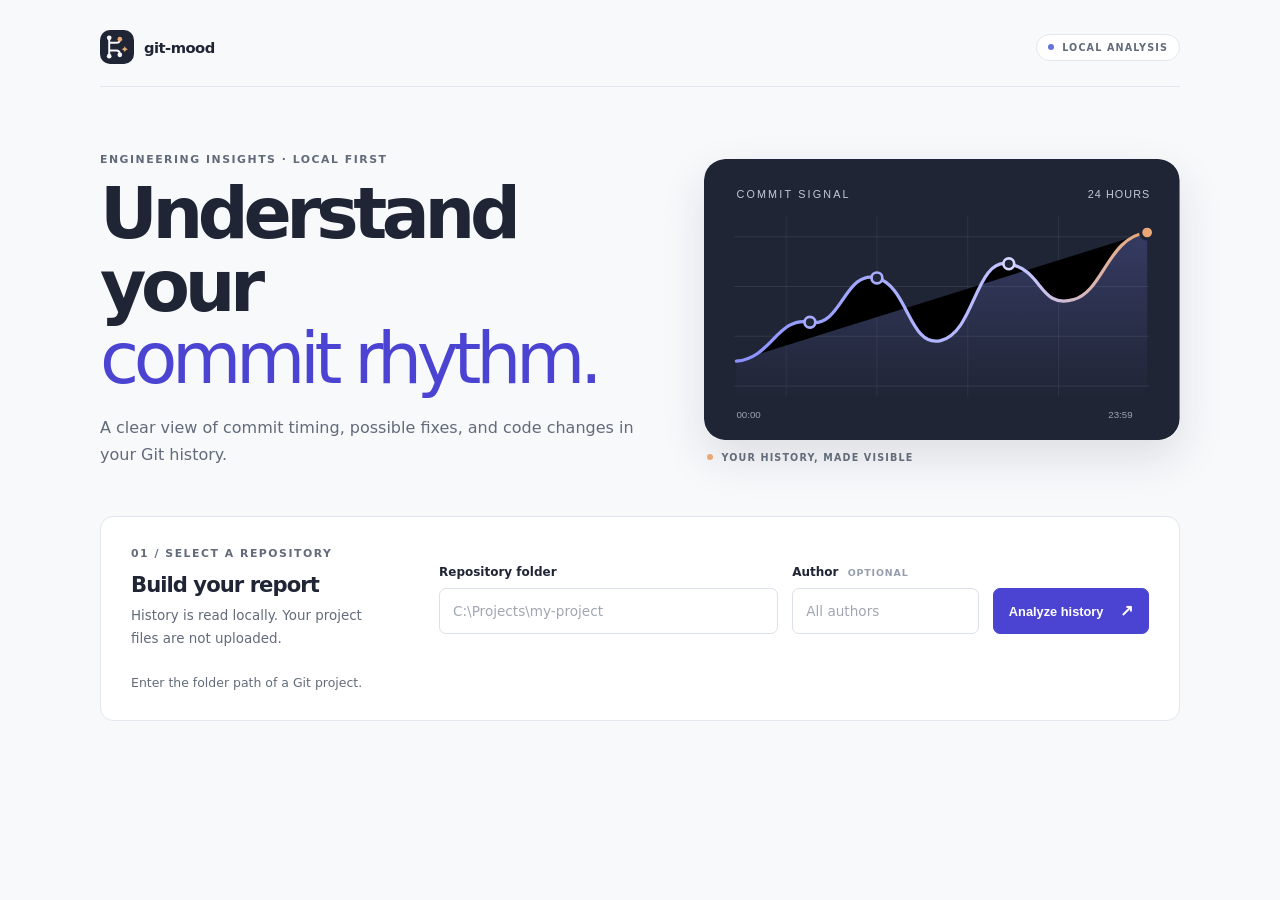
==== website/index.html @ e99b1f1b "created a website" ====
<!doctype html>
<html lang="en">
<head>
  <meta charset="utf-8">
  <meta name="viewport" content="width=device-width, initial-scale=1">
  <title>Git-Mood — Commit Insights</title>
  <meta name="theme-color" content="#4f46e5">
  <link rel="icon" type="image/svg+xml" href="logo.svg?v=2">
  <link rel="stylesheet" href="style.css">
  <script src="app.js" defer></script>
</head>
<body>
  <main class="page">
    <div class="topbar">
      <a class="brand" href="/" aria-label="Git-Mood home">
        <img class="brand-logo" src="logo.svg?v=2" alt="">
        <span>git-mood</span>
      </a>
      <span class="local-badge"><span class="local-dot"></span> LOCAL ANALYSIS</span>
    </div>

    <header class="hero">
      <div class="hero-copy">
        <p class="eyebrow">ENGINEERING INSIGHTS · LOCAL FIRST</p>
        <h1>Understand your<br><span>commit rhythm.</span></h1>
        <p class="intro">A clear view of commit timing, possible fixes, and code changes in your Git history.</p>
      </div>
      <div class="hero-visual" aria-hidden="true">
        <svg viewBox="0 0 440 260" role="presentation">
          <defs>
            <linearGradient id="signal-line" x1="30" y1="0" x2="405" y2="0" gradientUnits="userSpaceOnUse">
              <stop stop-color="#8A91FF"/>
              <stop offset=".72" stop-color="#C3C5FF"/>
              <stop offset="1" stop-color="#E9A875"/>
            </linearGradient>
            <linearGradient id="signal-fill" x1="220" y1="70" x2="220" y2="220" gradientUnits="userSpaceOnUse">
              <stop stop-color="#8187FF" stop-opacity=".22"/>
              <stop offset="1" stop-color="#8187FF" stop-opacity="0"/>
            </linearGradient>
          </defs>
          <rect width="440" height="260" rx="20" fill="#202536"/>
          <path d="M28 72H412M28 118H412M28 164H412M28 210H412" stroke="#FFFFFF" stroke-opacity=".08"/>
          <path d="M76 52V220M160 52V220M244 52V220M328 52V220" stroke="#FFFFFF" stroke-opacity=".06"/>
          <text x="30" y="36" fill="#C5C9D7" font-size="10" font-family="Arial, sans-serif" letter-spacing="2">COMMIT SIGNAL</text>
          <text x="355" y="36" fill="#C5C9D7" font-size="10" font-family="Arial, sans-serif" letter-spacing="1">24 HOURS</text>
          <path d="M30 187C62 185 68 145 98 151C127 157 130 102 160 110C189 118 190 175 219 168C251 160 251 91 282 97C314 103 310 139 342 130C369 123 374 72 410 68V220H30V187Z" fill="url(#signal-fill)"/>
          <path d="M30 187C62 185 68 145 98 151C127 157 130 102 160 110C189 118 190 175 219 168C251 160 251 91 282 97C314 103 310 139 342 130C369 123 374 72 410 68" stroke="url(#signal-line)" stroke-width="3" stroke-linecap="round"/>
          <circle cx="98" cy="151" r="5" fill="#202536" stroke="#A8ACFF" stroke-width="2.5"/>
          <circle cx="160" cy="110" r="5" fill="#202536" stroke="#A8ACFF" stroke-width="2.5"/>
          <circle cx="282" cy="97" r="5" fill="#202536" stroke="#D7D5FF" stroke-width="2.5"/>
          <circle cx="410" cy="68" r="6" fill="#E9A875" stroke="#202536" stroke-width="3"/>
          <text x="30" y="240" fill="#9DA3B4" font-size="9" font-family="Arial, sans-serif">00:00</text>
          <text x="374" y="240" fill="#9DA3B4" font-size="9" font-family="Arial, sans-serif">23:59</text>
        </svg>
        <div class="visual-caption"><span class="visual-caption-dot"></span><span>YOUR HISTORY, MADE VISIBLE</span></div>
      </div>
    </header>

    <section class="panel form-panel" aria-labelledby="analyze-title">
      <div class="form-copy">
        <p class="eyebrow">01 / SELECT A REPOSITORY</p>
        <h2 id="analyze-title">Build your report</h2>
        <p class="help">History is read locally. Your project files are not uploaded.</p>
      </div>
      <form id="analyze-form">
        <div class="field">
          <label for="repo-path">Repository folder</label>
          <input id="repo-path" name="repo" type="text" placeholder="C:\Projects\my-project" required>
        </div>
        <div class="field">
          <label for="author-name">Author <span>OPTIONAL</span></label>
          <input id="author-name" name="author" type="text" placeholder="All authors">
        </div>
        <button id="analyze-button" type="submit">Analyze history <span aria-hidden="true">↗</span></button>
      </form>
      <p id="status" class="status" role="status" aria-live="polite">Enter the folder path of a Git project.</p>
    </section>

    <section id="results" class="results hidden" aria-live="polite">
      <div class="section-heading">
        <div>
          <p class="eyebrow">02 / REPOSITORY REPORT</p>
          <h2>Commit quality overview</h2>
        </div>
        <p id="author-label" class="author-label"></p>
      </div>

      <div class="cards" aria-label="Repository summary">
        <article class="metric-card">
          <span class="metric-label">TOTAL COMMITS</span>
          <strong id="total-commits">0</strong>
          <small>In the selected history</small>
        </article>
        <article class="metric-card">
          <span class="metric-label">BUG-FIX RATIO</span>
          <strong id="bug-ratio">0%</strong>
          <small id="bug-ratio-detail">Possible fixes by message keywords</small>
        </article>
        <article class="metric-card metric-featured">
          <span class="metric-label">PEAK PRODUCTIVITY</span>
          <strong id="peak-hour">—</strong>
          <small>Hour with the most commits</small>
        </article>
        <article class="metric-card metric-risk">
          <span class="metric-label">FIXES AFTER MIDNIGHT</span>
          <strong id="after-midnight-share">—</strong>
          <small id="after-midnight-detail">Share of possible fixes from 12–4:59 AM</small>
        </article>
      </div>

      <section class="insight-panel" aria-labelledby="insight-title">
        <div class="insight-symbol" aria-hidden="true">↗</div>
        <div>
          <p class="eyebrow" id="insight-title">A PATTERN IN YOUR HISTORY</p>
          <p class="insight-copy" id="personal-insight">Analyze a repository to see its commit pattern.</p>
        </div>
      </section>

      <div class="section-kicker"><span>ACTIVITY PATTERNS</span><span>COMMIT COUNT AND POSSIBLE FIXES</span></div>
      <div class="chart-grid">
        <section class="panel chart-panel">
          <div class="chart-heading"><div><p class="eyebrow">TIME OF DAY</p><h3>Commits by hour</h3></div><span class="chart-unit">LOCAL TIME</span></div>
          <div id="hour-chart" class="chart"></div>
        </section>
        <section class="panel chart-panel">
          <div class="chart-heading"><div><p class="eyebrow">WEEKLY RHYTHM</p><h3>Commits by weekday</h3></div><span class="chart-unit">MON–SUN</span></div>
          <div id="day-chart" class="chart"></div>
        </section>
      </div>

      <section class="panel commit-panel">
        <div class="table-heading"><div><p class="eyebrow">LATEST ACTIVITY</p><h3>Commit history</h3></div><span class="table-note">Message patterns are estimates</span></div>
        <div class="table-wrap">
          <table>
            <thead><tr><th>Date and time</th><th>Message</th><th>Lines + / -</th></tr></thead>
            <tbody id="commit-list"></tbody>
          </table>
        </div>
      </section>
      <p class="disclaimer">A “possible fix” is estimated from commit-message keywords. Peak activity uses commit volume as a proxy; these patterns do not prove that a time caused bugs or measure burnout.</p>
    </section>
  </main>
</body>
</html>
---- website/style.css ----
:root {
  color-scheme: light;
  --ink: #202536;
  --muted: #626b7a;
  --paper: #f8f9fb;
  --card: #ffffff;
  --line: #e3e6ed;
  --accent: #4b43d1;
  --accent-dark: #3f38b8;
  --accent-soft: #f1f0ff;
  --risk: #a95335;
  --risk-soft: #fbf1ec;
}

* { box-sizing: border-box; }

body {
  margin: 0;
  color: var(--ink);
  background: var(--paper);
  font-family: Inter, ui-sans-serif, system-ui, -apple-system, BlinkMacSystemFont, "Segoe UI", sans-serif;
  -webkit-font-smoothing: antialiased;
  text-rendering: optimizeLegibility;
}

.page { width: min(1080px, calc(100% - 56px)); margin: 0 auto; padding: 30px 0 88px; }
.topbar { display: flex; align-items: center; justify-content: space-between; padding-bottom: 22px; border-bottom: 1px solid var(--line); }
.brand { display: inline-flex; align-items: center; gap: 10px; color: var(--ink); font-size: .92rem; font-weight: 700; letter-spacing: -.035em; text-decoration: none; }
.brand-logo { display: block; width: 34px; height: 34px; flex: 0 0 auto; }
.local-badge { display: inline-flex; align-items: center; gap: 8px; border: 1px solid var(--line); border-radius: 99px; padding: 7px 11px; color: var(--muted); background: var(--card); font-size: .6rem; font-weight: 700; letter-spacing: .12em; }
.local-dot { width: 6px; height: 6px; border-radius: 50%; background: #6573dc; }
.hero { display: grid; grid-template-columns: minmax(0, 1fr) minmax(340px, .88fr); align-items: center; gap: clamp(32px, 5vw, 64px); padding: clamp(42px, 6vw, 66px) 0 48px; }
.hero-copy { min-width: 0; }
.hero h1 span { color: var(--accent); font-weight: 520; }
.hero-visual { min-width: 0; }
.hero-visual svg { display: block; width: 100%; height: auto; border-radius: 20px; box-shadow: 0 18px 45px rgba(32, 37, 54, .12); }
.visual-caption { display: flex; align-items: center; gap: 8px; margin: 12px 3px 0; color: var(--muted); font-size: .6rem; font-weight: 700; letter-spacing: .12em; }
.visual-caption-dot { width: 6px; height: 6px; border-radius: 50%; background: #e9a875; }
.eyebrow { margin: 0 0 12px; color: var(--muted); font-size: .68rem; font-weight: 700; letter-spacing: .14em; text-transform: uppercase; }
h1, h2, h3 { font-family: inherit; }
h1 { margin: 0; font-size: clamp(3rem, 6vw, 4.45rem); font-weight: 570; letter-spacing: -.075em; line-height: 1.02; }
h2 { margin: 0 0 10px; font-size: 1.32rem; font-weight: 620; letter-spacing: -.045em; }
h3 { margin: 0; font-size: 1.08rem; font-weight: 620; letter-spacing: -.035em; }
.intro { max-width: 540px; margin: 18px 0 0; color: var(--muted); font-size: 1rem; line-height: 1.7; }
.panel { border: 1px solid var(--line); border-radius: 13px; background: var(--card); }
.form-panel { display: grid; grid-template-columns: 260px minmax(0, 1fr); align-items: center; gap: 24px 48px; padding: 30px; }
.form-copy h2 { margin-bottom: 8px; }
.help { max-width: 265px; margin: 0; color: var(--muted); font-size: .84rem; line-height: 1.7; }
form { display: grid; grid-template-columns: minmax(180px, 1fr) minmax(140px, .55fr) auto; align-items: end; gap: 14px; }
.field { display: grid; gap: 9px; }
label { font-size: .75rem; font-weight: 650; }
label span { margin-left: 5px; color: #969dad; font-size: .59rem; font-weight: 650; letter-spacing: .09em; }
input { width: 100%; min-height: 46px; border: 1px solid #dce0e8; border-radius: 7px; padding: 0 13px; color: var(--ink); background: #fff; font: inherit; font-size: .85rem; transition: border-color .18s ease, box-shadow .18s ease; }
input::placeholder { color: #a0a6b2; }
input:focus-visible { outline: 3px solid color-mix(in srgb, var(--accent) 18%, transparent); border-color: var(--accent); }
button { min-height: 46px; border: 1px solid var(--accent); border-radius: 7px; padding: 0 15px; color: white; background: var(--accent); font: 620 .8rem "Segoe UI", Arial, sans-serif; cursor: pointer; white-space: nowrap; transition: background .18s ease, transform .18s ease; }
button:hover { border-color: var(--accent-dark); background: var(--accent-dark); }
button:active { transform: translateY(1px); }
button:focus-visible { outline: 3px solid color-mix(in srgb, var(--accent) 25%, transparent); outline-offset: 2px; }
button:disabled { opacity: .65; cursor: wait; }
button span { margin-left: 13px; font-size: 1rem; }
.status { grid-column: 1 / -1; margin: 0; color: var(--muted); font-size: .78rem; }
.status.error { color: var(--risk); }
.results { margin-top: 58px; }
.hidden { display: none; }
.section-heading { display: flex; align-items: end; justify-content: space-between; margin-bottom: 20px; }
.section-heading h2 { margin: 0; font-size: 1.65rem; }
.author-label { margin: 0 0 3px; border: 1px solid var(--line); border-radius: 99px; padding: 8px 12px; color: var(--muted); background: var(--card); font-size: .74rem; }
.cards { display: grid; grid-template-columns: repeat(4, minmax(0, 1fr)); gap: 14px; margin-bottom: 24px; }
.metric-card { min-height: 154px; display: flex; flex-direction: column; align-items: flex-start; border: 1px solid var(--line); border-radius: 11px; padding: 20px 21px 18px; background: var(--card); }
.metric-label { color: var(--muted); font-size: .66rem; font-weight: 700; letter-spacing: .11em; }
.metric-card strong { margin: 20px 0 10px; font-size: clamp(1.7rem, 3.2vw, 2.15rem); font-weight: 570; letter-spacing: -.07em; line-height: 1; }
.metric-card small { margin-top: auto; color: var(--muted); font-size: .7rem; line-height: 1.55; }
.metric-featured { border-color: #deddf8; background: var(--accent-soft); }
.metric-featured .metric-label { color: var(--accent-dark); }
.metric-risk { border-color: #f0e1d9; background: var(--risk-soft); }
.metric-risk .metric-label { color: var(--risk); }
.insight-panel { display: grid; grid-template-columns: 42px minmax(0, 1fr); align-items: center; gap: 16px; margin-bottom: 38px; border: 1px solid #deddf8; border-left: 3px solid var(--accent); border-radius: 11px; padding: 19px 22px; background: linear-gradient(105deg, #f7f6ff, #fff 72%); }
.insight-symbol { display: grid; width: 38px; height: 38px; place-items: center; border-radius: 10px; color: var(--accent); background: #e9e8ff; font-size: 1.15rem; font-weight: 600; }
.insight-panel .eyebrow { margin-bottom: 6px; color: var(--accent-dark); }
.insight-copy { max-width: 850px; margin: 0; color: var(--ink); font-size: .87rem; line-height: 1.65; }
.section-kicker { display: flex; justify-content: space-between; margin: 0 2px 13px; color: var(--muted); font-size: .64rem; font-weight: 700; letter-spacing: .12em; }
.chart-grid { display: grid; grid-template-columns: 1fr 1fr; gap: 16px; }
.chart-panel { min-width: 0; padding: 25px 26px 27px; }
.chart-heading, .table-heading { display: flex; align-items: center; justify-content: space-between; margin-bottom: 24px; }
.chart-heading .eyebrow, .table-heading .eyebrow { margin-bottom: 7px; }
.chart-unit, .table-note { color: var(--muted); font-size: .63rem; font-weight: 650; letter-spacing: .08em; }
.chart { display: grid; gap: 15px; }
.chart-row { display: grid; grid-template-columns: 54px minmax(40px, 1fr); gap: 6px 12px; align-items: center; }
.chart-label { color: var(--muted); font-size: .73rem; font-weight: 550; }
.bar-track { height: 8px; border-radius: 99px; overflow: hidden; background: #eceef4; }
.bar { height: 100%; min-width: 2px; border-radius: 99px; background: var(--accent); }
.chart-detail { grid-column: 2; color: #8991a0; font-size: .66rem; }
.commit-panel { margin-top: 16px; padding: 25px 26px 10px; }
.table-heading { margin-bottom: 15px; }
.table-wrap { max-height: 480px; overflow: auto; }
table { width: 100%; border-collapse: collapse; text-align: left; }
th, td { padding: 14px 10px; border-bottom: 1px solid #edf0f4; vertical-align: top; }
th { position: sticky; top: 0; color: var(--muted); background: var(--card); font-size: .64rem; font-weight: 700; letter-spacing: .09em; text-transform: uppercase; }
td { color: #303748; font-size: .79rem; }
td:first-child, td:last-child { white-space: nowrap; }
.fix-tag { display: inline-block; margin-left: 8px; border-radius: 4px; padding: 4px 7px; color: var(--risk); background: var(--risk-soft); font-size: .61rem; font-weight: 650; }
.disclaimer { max-width: 880px; margin: 18px auto 0; color: var(--muted); font-size: .74rem; line-height: 1.7; text-align: center; }

@media (max-width: 820px) {
  .page { width: min(100% - 36px, 650px); padding-top: 24px; }
  .hero { grid-template-columns: 1fr; gap: 28px; padding: 42px 0 36px; }
  .hero-visual { width: min(100%, 500px); }
  .form-panel { grid-template-columns: 1fr; gap: 20px; }
  .help { max-width: 420px; }
  form { grid-template-columns: 1fr 1fr; }
  form button { grid-column: 1 / -1; }
  .chart-grid { grid-template-columns: 1fr; gap: 13px; }
}

@media (max-width: 520px) {
  .page { width: calc(100% - 28px); padding-bottom: 56px; }
  .hero { padding: 40px 0 32px; }
  h1 { font-size: 2.8rem; }
  .form-panel { padding: 21px; }
  form { grid-template-columns: 1fr; }
  form button { grid-column: auto; }
  .results { margin-top: 43px; }
  .cards { grid-template-columns: repeat(2, minmax(0, 1fr)); gap: 9px; margin-bottom: 18px; }
  .metric-card { min-height: 138px; padding: 15px; }
  .metric-card strong { margin-top: 17px; font-size: 1.65rem; }
  .insight-panel { grid-template-columns: 34px minmax(0, 1fr); gap: 12px; margin-bottom: 30px; padding: 15px; }
  .insight-symbol { width: 32px; height: 32px; }
  .insight-copy { font-size: .81rem; }
  .section-heading { align-items: flex-start; gap: 12px; }
  .section-heading h2 { font-size: 1.35rem; }
  .section-kicker span:last-child { text-align: right; }
  .chart-panel, .commit-panel { padding: 20px 17px; }
  .chart-heading, .table-heading { gap: 10px; }
  .table-note { max-width: 115px; text-align: right; line-height: 1.5; }
  th, td { padding: 12px 8px; }
}

@media (prefers-reduced-motion: reduce) {
  *, *::before, *::after { scroll-behavior: auto !important; transition-duration: .01ms !important; }
}
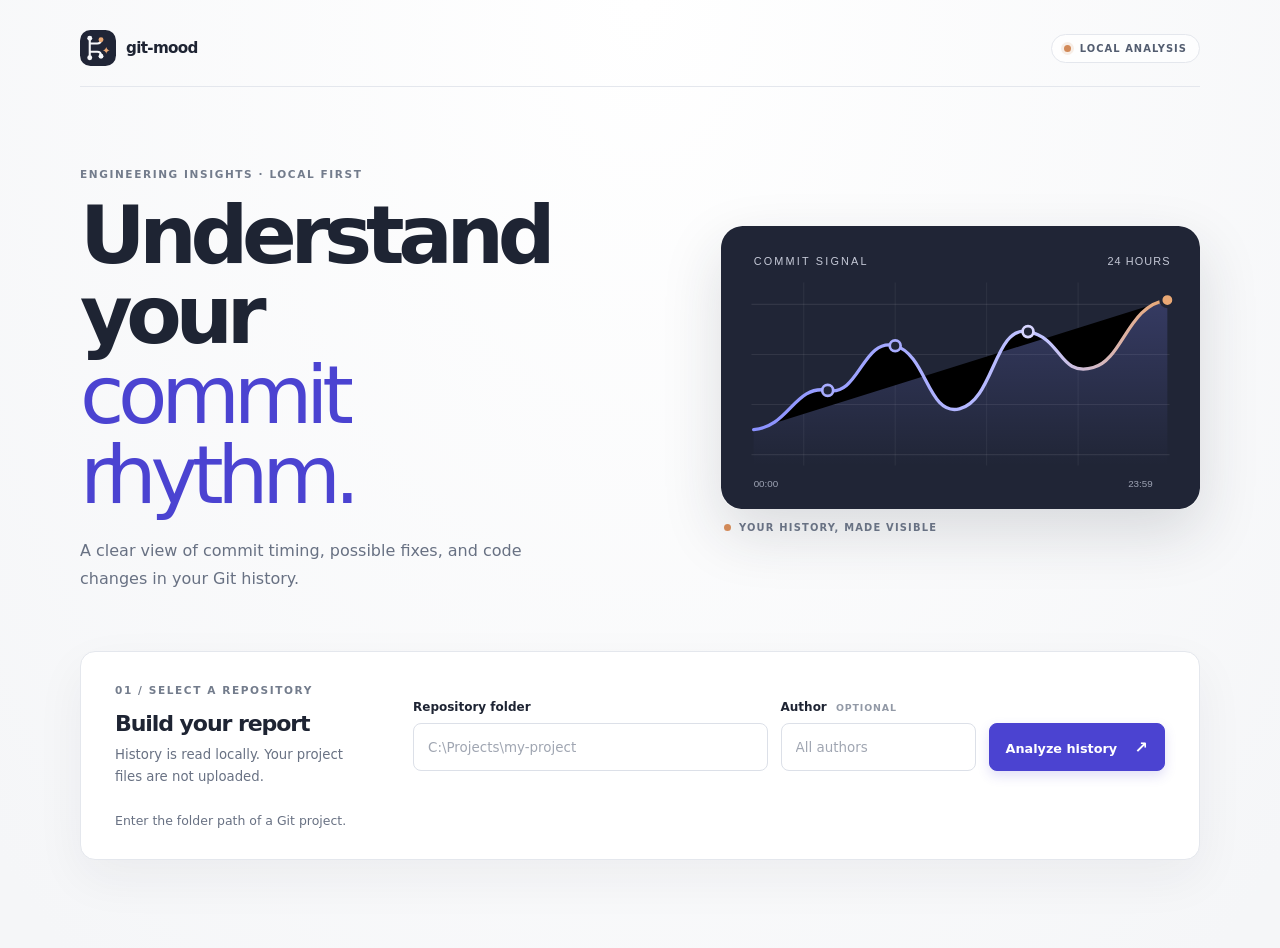
==== commit c9492904: "new changes" ====
--- a/website/index.html
+++ b/website/index.html
@@ -4,7 +4,8 @@
   <meta charset="utf-8">
   <meta name="viewport" content="width=device-width, initial-scale=1">
   <title>Git-Mood — Commit Insights</title>
-  <meta name="theme-color" content="#4f46e5">
+  <meta name="theme-color" content="#4b43d1">
+  <meta name="description" content="Explore commit timing and possible fix patterns in your local Git history with Git-Mood.">
   <link rel="icon" type="image/svg+xml" href="logo.svg?v=2">
   <link rel="stylesheet" href="style.css">
   <script src="app.js" defer></script>
--- a/website/style.css
+++ b/website/style.css
@@ -1,138 +1,152 @@
 :root {
   color-scheme: light;
-  --ink: #202536;
-  --muted: #626b7a;
-  --paper: #f8f9fb;
+  --ink: #1e2433;
+  --muted: #687183;
+  --paper: #f5f6f8;
   --card: #ffffff;
-  --line: #e3e6ed;
+  --line: #e4e7ed;
   --accent: #4b43d1;
-  --accent-dark: #3f38b8;
-  --accent-soft: #f1f0ff;
+  --accent-dark: #3832ad;
+  --accent-soft: #f0efff;
   --risk: #a95335;
   --risk-soft: #fbf1ec;
+  --shadow: 0 18px 50px rgba(31, 39, 59, .055);
 }
 
 * { box-sizing: border-box; }
-
+html { scroll-behavior: smooth; }
 body {
   margin: 0;
   color: var(--ink);
-  background: var(--paper);
+  background: radial-gradient(ellipse at 50% 0, #fff 0, var(--paper) 54rem);
   font-family: Inter, ui-sans-serif, system-ui, -apple-system, BlinkMacSystemFont, "Segoe UI", sans-serif;
   -webkit-font-smoothing: antialiased;
   text-rendering: optimizeLegibility;
 }
-
-.page { width: min(1080px, calc(100% - 56px)); margin: 0 auto; padding: 30px 0 88px; }
-.topbar { display: flex; align-items: center; justify-content: space-between; padding-bottom: 22px; border-bottom: 1px solid var(--line); }
-.brand { display: inline-flex; align-items: center; gap: 10px; color: var(--ink); font-size: .92rem; font-weight: 700; letter-spacing: -.035em; text-decoration: none; }
-.brand-logo { display: block; width: 34px; height: 34px; flex: 0 0 auto; }
-.local-badge { display: inline-flex; align-items: center; gap: 8px; border: 1px solid var(--line); border-radius: 99px; padding: 7px 11px; color: var(--muted); background: var(--card); font-size: .6rem; font-weight: 700; letter-spacing: .12em; }
-.local-dot { width: 6px; height: 6px; border-radius: 50%; background: #6573dc; }
-.hero { display: grid; grid-template-columns: minmax(0, 1fr) minmax(340px, .88fr); align-items: center; gap: clamp(32px, 5vw, 64px); padding: clamp(42px, 6vw, 66px) 0 48px; }
+button, input { font: inherit; }
+.page { width: min(1120px, calc(100% - 64px)); margin: 0 auto; padding: 30px 0 88px; }
+.topbar { display: flex; align-items: center; justify-content: space-between; padding-bottom: 20px; border-bottom: 1px solid var(--line); }
+.brand { display: inline-flex; align-items: center; gap: 10px; color: var(--ink); font-size: .95rem; font-weight: 740; letter-spacing: -.045em; text-decoration: none; }
+.brand-logo { display: block; width: 36px; height: 36px; flex: 0 0 auto; }
+.local-badge { display: inline-flex; align-items: center; gap: 9px; border: 1px solid var(--line); border-radius: 99px; padding: 8px 12px; color: #535d70; background: rgba(255,255,255,.78); font-size: .62rem; font-weight: 720; letter-spacing: .105em; }
+.local-dot { width: 7px; height: 7px; border-radius: 50%; background: #d28a59; box-shadow: 0 0 0 3px #f7eee7; }
+.hero { display: grid; grid-template-columns: minmax(0, 1fr) minmax(350px, .86fr); align-items: center; gap: clamp(42px, 7vw, 84px); padding: clamp(55px, 7vw, 80px) 0 58px; }
 .hero-copy { min-width: 0; }
-.hero h1 span { color: var(--accent); font-weight: 520; }
+.hero h1 span { color: var(--accent); font-weight: 540; }
 .hero-visual { min-width: 0; }
-.hero-visual svg { display: block; width: 100%; height: auto; border-radius: 20px; box-shadow: 0 18px 45px rgba(32, 37, 54, .12); }
-.visual-caption { display: flex; align-items: center; gap: 8px; margin: 12px 3px 0; color: var(--muted); font-size: .6rem; font-weight: 700; letter-spacing: .12em; }
-.visual-caption-dot { width: 6px; height: 6px; border-radius: 50%; background: #e9a875; }
-.eyebrow { margin: 0 0 12px; color: var(--muted); font-size: .68rem; font-weight: 700; letter-spacing: .14em; text-transform: uppercase; }
+.hero-visual svg { display: block; width: 100%; height: auto; border-radius: 20px; box-shadow: 0 24px 60px rgba(32, 37, 54, .15); }
+.visual-caption { display: flex; align-items: center; gap: 8px; margin: 13px 3px 0; color: var(--muted); font-size: .62rem; font-weight: 720; letter-spacing: .12em; }
+.visual-caption-dot { width: 7px; height: 7px; border-radius: 50%; background: #d28a59; }
+.eyebrow { margin: 0 0 13px; color: #737c8c; font-size: .66rem; font-weight: 740; letter-spacing: .15em; line-height: 1.4; text-transform: uppercase; }
 h1, h2, h3 { font-family: inherit; }
-h1 { margin: 0; font-size: clamp(3rem, 6vw, 4.45rem); font-weight: 570; letter-spacing: -.075em; line-height: 1.02; }
-h2 { margin: 0 0 10px; font-size: 1.32rem; font-weight: 620; letter-spacing: -.045em; }
-h3 { margin: 0; font-size: 1.08rem; font-weight: 620; letter-spacing: -.035em; }
-.intro { max-width: 540px; margin: 18px 0 0; color: var(--muted); font-size: 1rem; line-height: 1.7; }
-.panel { border: 1px solid var(--line); border-radius: 13px; background: var(--card); }
-.form-panel { display: grid; grid-template-columns: 260px minmax(0, 1fr); align-items: center; gap: 24px 48px; padding: 30px; }
+h1 { margin: 0; font-size: clamp(3.2rem, 6.5vw, 5.05rem); font-weight: 620; letter-spacing: -.078em; line-height: .99; }
+h2 { margin: 0 0 10px; font-size: 1.38rem; font-weight: 680; letter-spacing: -.05em; }
+h3 { margin: 0; font-size: 1.08rem; font-weight: 680; letter-spacing: -.04em; }
+.intro { max-width: 475px; margin: 22px 0 0; color: var(--muted); font-size: 1rem; line-height: 1.75; }
+.panel { border: 1px solid var(--line); border-radius: 15px; background: var(--card); box-shadow: var(--shadow); }
+.form-panel { display: grid; grid-template-columns: 250px minmax(0, 1fr); align-items: center; gap: 24px 48px; padding: 31px 34px; }
 .form-copy h2 { margin-bottom: 8px; }
-.help { max-width: 265px; margin: 0; color: var(--muted); font-size: .84rem; line-height: 1.7; }
-form { display: grid; grid-template-columns: minmax(180px, 1fr) minmax(140px, .55fr) auto; align-items: end; gap: 14px; }
+.help { max-width: 265px; margin: 0; color: var(--muted); font-size: .83rem; line-height: 1.7; }
+form { display: grid; grid-template-columns: minmax(180px, 1fr) minmax(140px, .55fr) auto; align-items: end; gap: 13px; }
 .field { display: grid; gap: 9px; }
-label { font-size: .75rem; font-weight: 650; }
-label span { margin-left: 5px; color: #969dad; font-size: .59rem; font-weight: 650; letter-spacing: .09em; }
-input { width: 100%; min-height: 46px; border: 1px solid #dce0e8; border-radius: 7px; padding: 0 13px; color: var(--ink); background: #fff; font: inherit; font-size: .85rem; transition: border-color .18s ease, box-shadow .18s ease; }
+label { font-size: .75rem; font-weight: 680; }
+label span { margin-left: 5px; color: #9299a6; font-size: .59rem; font-weight: 680; letter-spacing: .09em; }
+input { width: 100%; min-height: 48px; border: 1px solid #dce0e8; border-radius: 8px; padding: 0 14px; color: var(--ink); background: #fff; font-size: .84rem; transition: border-color .18s ease, box-shadow .18s ease, background .18s ease; }
 input::placeholder { color: #a0a6b2; }
-input:focus-visible { outline: 3px solid color-mix(in srgb, var(--accent) 18%, transparent); border-color: var(--accent); }
-button { min-height: 46px; border: 1px solid var(--accent); border-radius: 7px; padding: 0 15px; color: white; background: var(--accent); font: 620 .8rem "Segoe UI", Arial, sans-serif; cursor: pointer; white-space: nowrap; transition: background .18s ease, transform .18s ease; }
-button:hover { border-color: var(--accent-dark); background: var(--accent-dark); }
-button:active { transform: translateY(1px); }
+input:hover { border-color: #b9bfcc; }
+input:focus-visible { outline: 3px solid color-mix(in srgb, var(--accent) 17%, transparent); border-color: var(--accent); }
+button { min-height: 48px; border: 1px solid var(--accent); border-radius: 8px; padding: 0 16px; color: white; background: var(--accent); font-size: .8rem; font-weight: 680; cursor: pointer; white-space: nowrap; box-shadow: 0 5px 12px rgba(75,67,209,.17); transition: background .18s ease, transform .18s ease, box-shadow .18s ease; }
+button:hover { border-color: var(--accent-dark); background: var(--accent-dark); box-shadow: 0 8px 18px rgba(75,67,209,.23); transform: translateY(-1px); }
+button:active { transform: translateY(0); }
 button:focus-visible { outline: 3px solid color-mix(in srgb, var(--accent) 25%, transparent); outline-offset: 2px; }
 button:disabled { opacity: .65; cursor: wait; }
 button span { margin-left: 13px; font-size: 1rem; }
-.status { grid-column: 1 / -1; margin: 0; color: var(--muted); font-size: .78rem; }
+.status { grid-column: 1 / -1; min-height: 1.25em; margin: 0; color: var(--muted); font-size: .78rem; }
 .status.error { color: var(--risk); }
-.results { margin-top: 58px; }
+.results { margin-top: 68px; }
 .hidden { display: none; }
-.section-heading { display: flex; align-items: end; justify-content: space-between; margin-bottom: 20px; }
-.section-heading h2 { margin: 0; font-size: 1.65rem; }
-.author-label { margin: 0 0 3px; border: 1px solid var(--line); border-radius: 99px; padding: 8px 12px; color: var(--muted); background: var(--card); font-size: .74rem; }
-.cards { display: grid; grid-template-columns: repeat(4, minmax(0, 1fr)); gap: 14px; margin-bottom: 24px; }
-.metric-card { min-height: 154px; display: flex; flex-direction: column; align-items: flex-start; border: 1px solid var(--line); border-radius: 11px; padding: 20px 21px 18px; background: var(--card); }
-.metric-label { color: var(--muted); font-size: .66rem; font-weight: 700; letter-spacing: .11em; }
-.metric-card strong { margin: 20px 0 10px; font-size: clamp(1.7rem, 3.2vw, 2.15rem); font-weight: 570; letter-spacing: -.07em; line-height: 1; }
+.section-heading { display: flex; align-items: end; justify-content: space-between; gap: 16px; margin-bottom: 21px; }
+.section-heading h2 { margin: 0; font-size: 1.75rem; letter-spacing: -.055em; }
+.author-label { margin: 0 0 3px; border: 1px solid var(--line); border-radius: 99px; padding: 8px 12px; color: #535d70; background: var(--card); font-size: .73rem; }
+.cards { display: grid; grid-template-columns: repeat(4, minmax(0, 1fr)); gap: 15px; margin-bottom: 25px; }
+.metric-card { min-height: 162px; display: flex; flex-direction: column; align-items: flex-start; border: 1px solid var(--line); border-radius: 13px; padding: 21px 22px 19px; background: var(--card); box-shadow: 0 10px 32px rgba(31,39,59,.035); }
+.metric-label { color: #737c8c; font-size: .63rem; font-weight: 740; letter-spacing: .11em; }
+.metric-card strong { margin: 22px 0 10px; font-size: clamp(1.75rem, 3.3vw, 2.35rem); font-weight: 620; letter-spacing: -.075em; line-height: 1; }
 .metric-card small { margin-top: auto; color: var(--muted); font-size: .7rem; line-height: 1.55; }
-.metric-featured { border-color: #deddf8; background: var(--accent-soft); }
+.metric-featured { border-color: #dcdaf8; background: linear-gradient(145deg, #f5f4ff, #fff 88%); }
 .metric-featured .metric-label { color: var(--accent-dark); }
-.metric-risk { border-color: #f0e1d9; background: var(--risk-soft); }
+.metric-risk { border-color: #f0e1d9; background: linear-gradient(145deg, #fcf5f1, #fff 90%); }
 .metric-risk .metric-label { color: var(--risk); }
-.insight-panel { display: grid; grid-template-columns: 42px minmax(0, 1fr); align-items: center; gap: 16px; margin-bottom: 38px; border: 1px solid #deddf8; border-left: 3px solid var(--accent); border-radius: 11px; padding: 19px 22px; background: linear-gradient(105deg, #f7f6ff, #fff 72%); }
-.insight-symbol { display: grid; width: 38px; height: 38px; place-items: center; border-radius: 10px; color: var(--accent); background: #e9e8ff; font-size: 1.15rem; font-weight: 600; }
+.insight-panel { display: grid; grid-template-columns: 42px minmax(0, 1fr); align-items: center; gap: 16px; margin-bottom: 43px; border: 1px solid #deddf8; border-left: 3px solid var(--accent); border-radius: 12px; padding: 20px 23px; background: linear-gradient(105deg, #f7f6ff, #fff 72%); }
+.insight-symbol { display: grid; width: 38px; height: 38px; place-items: center; border-radius: 11px; color: var(--accent); background: #e9e8ff; font-size: 1.15rem; font-weight: 650; }
 .insight-panel .eyebrow { margin-bottom: 6px; color: var(--accent-dark); }
-.insight-copy { max-width: 850px; margin: 0; color: var(--ink); font-size: .87rem; line-height: 1.65; }
-.section-kicker { display: flex; justify-content: space-between; margin: 0 2px 13px; color: var(--muted); font-size: .64rem; font-weight: 700; letter-spacing: .12em; }
+.insight-copy { max-width: 850px; margin: 0; color: var(--ink); font-size: .87rem; line-height: 1.7; }
+.section-kicker { display: flex; justify-content: space-between; gap: 16px; margin: 0 2px 13px; color: #737c8c; font-size: .62rem; font-weight: 740; letter-spacing: .12em; }
 .chart-grid { display: grid; grid-template-columns: 1fr 1fr; gap: 16px; }
-.chart-panel { min-width: 0; padding: 25px 26px 27px; }
-.chart-heading, .table-heading { display: flex; align-items: center; justify-content: space-between; margin-bottom: 24px; }
+.chart-panel { min-width: 0; padding: 26px 27px 28px; }
+.chart-heading, .table-heading { display: flex; align-items: center; justify-content: space-between; gap: 12px; margin-bottom: 25px; }
 .chart-heading .eyebrow, .table-heading .eyebrow { margin-bottom: 7px; }
-.chart-unit, .table-note { color: var(--muted); font-size: .63rem; font-weight: 650; letter-spacing: .08em; }
+.chart-unit, .table-note { color: var(--muted); font-size: .61rem; font-weight: 680; letter-spacing: .08em; }
 .chart { display: grid; gap: 15px; }
 .chart-row { display: grid; grid-template-columns: 54px minmax(40px, 1fr); gap: 6px 12px; align-items: center; }
-.chart-label { color: var(--muted); font-size: .73rem; font-weight: 550; }
+.chart-label { color: #596477; font-size: .72rem; font-weight: 560; }
 .bar-track { height: 8px; border-radius: 99px; overflow: hidden; background: #eceef4; }
-.bar { height: 100%; min-width: 2px; border-radius: 99px; background: var(--accent); }
-.chart-detail { grid-column: 2; color: #8991a0; font-size: .66rem; }
-.commit-panel { margin-top: 16px; padding: 25px 26px 10px; }
+.bar { height: 100%; min-width: 2px; border-radius: 99px; background: linear-gradient(90deg, #5048d7, #918af0); }
+.chart-detail { grid-column: 2; color: #8991a0; font-size: .65rem; }
+.commit-panel { margin-top: 16px; padding: 26px 27px 10px; }
 .table-heading { margin-bottom: 15px; }
 .table-wrap { max-height: 480px; overflow: auto; }
 table { width: 100%; border-collapse: collapse; text-align: left; }
 th, td { padding: 14px 10px; border-bottom: 1px solid #edf0f4; vertical-align: top; }
-th { position: sticky; top: 0; color: var(--muted); background: var(--card); font-size: .64rem; font-weight: 700; letter-spacing: .09em; text-transform: uppercase; }
-td { color: #303748; font-size: .79rem; }
+th { position: sticky; top: 0; color: var(--muted); background: var(--card); font-size: .62rem; font-weight: 740; letter-spacing: .09em; text-transform: uppercase; }
+td { color: #303748; font-size: .78rem; line-height: 1.5; }
 td:first-child, td:last-child { white-space: nowrap; }
-.fix-tag { display: inline-block; margin-left: 8px; border-radius: 4px; padding: 4px 7px; color: var(--risk); background: var(--risk-soft); font-size: .61rem; font-weight: 650; }
-.disclaimer { max-width: 880px; margin: 18px auto 0; color: var(--muted); font-size: .74rem; line-height: 1.7; text-align: center; }
+tbody tr:hover { background: #fafaff; }
+.fix-tag { display: inline-block; margin-left: 8px; border-radius: 5px; padding: 4px 7px; color: var(--risk); background: var(--risk-soft); font-size: .6rem; font-weight: 680; white-space: nowrap; }
+.disclaimer { max-width: 880px; margin: 19px auto 0; color: var(--muted); font-size: .72rem; line-height: 1.75; text-align: center; }
 
-@media (max-width: 820px) {
-  .page { width: min(100% - 36px, 650px); padding-top: 24px; }
-  .hero { grid-template-columns: 1fr; gap: 28px; padding: 42px 0 36px; }
-  .hero-visual { width: min(100%, 500px); }
-  .form-panel { grid-template-columns: 1fr; gap: 20px; }
+@media (max-width: 900px) {
+  .page { width: min(100% - 44px, 760px); padding-top: 26px; }
+  .hero { grid-template-columns: 1fr; gap: 31px; padding: 48px 0 42px; }
+  .hero-visual { width: min(100%, 560px); }
+  .form-panel { grid-template-columns: 1fr; gap: 23px; }
   .help { max-width: 420px; }
-  form { grid-template-columns: 1fr 1fr; }
-  form button { grid-column: 1 / -1; }
-  .chart-grid { grid-template-columns: 1fr; gap: 13px; }
+  form { grid-template-columns: minmax(0, 1fr) minmax(0, .7fr) auto; }
+  .cards { grid-template-columns: repeat(2, minmax(0, 1fr)); }
+  .chart-grid { grid-template-columns: 1fr; gap: 14px; }
 }
 
-@media (max-width: 520px) {
-  .page { width: calc(100% - 28px); padding-bottom: 56px; }
-  .hero { padding: 40px 0 32px; }
-  h1 { font-size: 2.8rem; }
+@media (max-width: 560px) {
+  .page { width: calc(100% - 30px); padding: 19px 0 52px; }
+  .topbar { padding-bottom: 16px; }
+  .brand-logo { width: 33px; height: 33px; }
+  .local-badge { padding: 7px 9px; font-size: .55rem; }
+  .hero { gap: 25px; padding: 42px 0 33px; }
+  h1 { font-size: clamp(2.9rem, 13vw, 3.7rem); }
+  .intro { margin-top: 17px; font-size: .92rem; }
+  .hero-visual svg { border-radius: 15px; }
   .form-panel { padding: 21px; }
   form { grid-template-columns: 1fr; }
   form button { grid-column: auto; }
-  .results { margin-top: 43px; }
-  .cards { grid-template-columns: repeat(2, minmax(0, 1fr)); gap: 9px; margin-bottom: 18px; }
-  .metric-card { min-height: 138px; padding: 15px; }
-  .metric-card strong { margin-top: 17px; font-size: 1.65rem; }
-  .insight-panel { grid-template-columns: 34px minmax(0, 1fr); gap: 12px; margin-bottom: 30px; padding: 15px; }
+  .results { margin-top: 48px; }
+  .section-heading { align-items: flex-start; gap: 12px; }
+  .section-heading h2 { font-size: 1.42rem; }
+  .author-label { max-width: 42%; overflow-wrap: anywhere; text-align: center; }
+  .cards { gap: 10px; margin-bottom: 19px; }
+  .metric-card { min-height: 142px; padding: 16px; }
+  .metric-label { font-size: .57rem; letter-spacing: .08em; }
+  .metric-card strong { margin-top: 18px; font-size: 1.75rem; }
+  .metric-card small { font-size: .66rem; }
+  .insight-panel { grid-template-columns: 34px minmax(0, 1fr); gap: 12px; margin-bottom: 33px; padding: 15px; }
   .insight-symbol { width: 32px; height: 32px; }
   .insight-copy { font-size: .81rem; }
-  .section-heading { align-items: flex-start; gap: 12px; }
-  .section-heading h2 { font-size: 1.35rem; }
+  .section-kicker { font-size: .55rem; letter-spacing: .09em; }
   .section-kicker span:last-child { text-align: right; }
   .chart-panel, .commit-panel { padding: 20px 17px; }
-  .chart-heading, .table-heading { gap: 10px; }
+  .chart-heading, .table-heading { margin-bottom: 20px; }
   .table-note { max-width: 115px; text-align: right; line-height: 1.5; }
+  .table-wrap { margin: 0 -5px; }
+  table { min-width: 470px; }
   th, td { padding: 12px 8px; }
 }
 
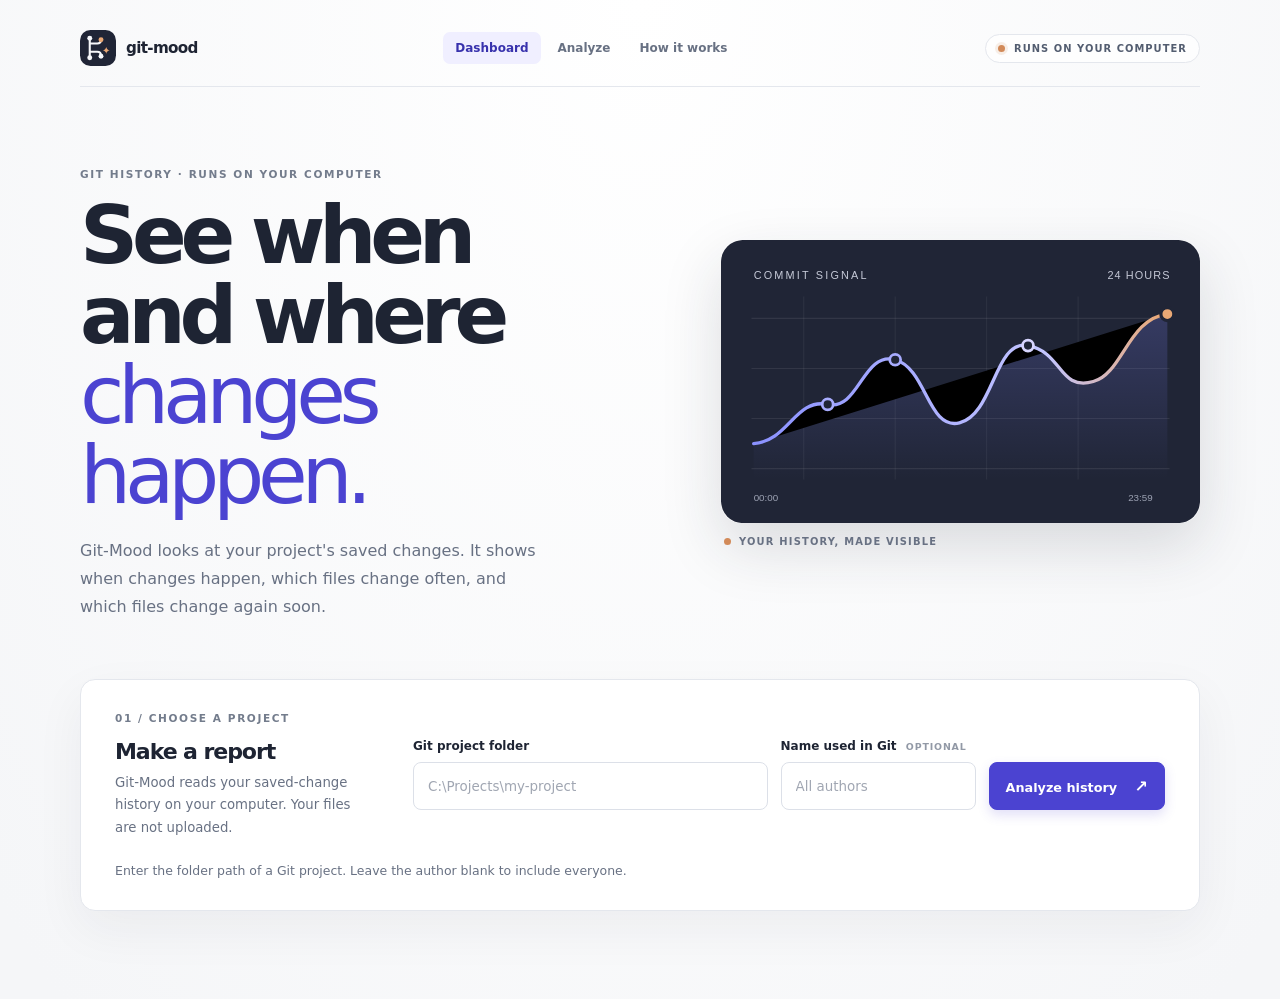
==== commit 8fc1f1a3: "new changes. new files" ====
--- a/website/index.html
+++ b/website/index.html
@@ -13,18 +13,23 @@
 <body>
   <main class="page">
     <div class="topbar">
-      <a class="brand" href="/" aria-label="Git-Mood home">
+      <a class="brand" href="/#overview" aria-label="Git-Mood home">
         <img class="brand-logo" src="logo.svg?v=2" alt="">
         <span>git-mood</span>
       </a>
-      <span class="local-badge"><span class="local-dot"></span> LOCAL ANALYSIS</span>
+      <nav class="main-nav" aria-label="Main navigation">
+        <a class="nav-link active" href="/#overview" aria-current="page">Dashboard</a>
+        <a class="nav-link" href="/#analyze-title">Analyze</a>
+        <a class="nav-link" href="methodology.html">How it works</a>
+      </nav>
+      <span class="local-badge"><span class="local-dot"></span> RUNS ON YOUR COMPUTER</span>
     </div>
 
-    <header class="hero">
+    <header class="hero" id="overview">
       <div class="hero-copy">
-        <p class="eyebrow">ENGINEERING INSIGHTS · LOCAL FIRST</p>
-        <h1>Understand your<br><span>commit rhythm.</span></h1>
-        <p class="intro">A clear view of commit timing, possible fixes, and code changes in your Git history.</p>
+      <p class="eyebrow">GIT HISTORY · RUNS ON YOUR COMPUTER</p>
+      <h1>See when and where<br><span>changes happen.</span></h1>
+      <p class="intro">Git-Mood looks at your project's saved changes. It shows when changes happen, which files change often, and which files change again soon.</p>
       </div>
       <div class="hero-visual" aria-hidden="true">
         <svg viewBox="0 0 440 260" role="presentation">
@@ -59,86 +64,109 @@
 
     <section class="panel form-panel" aria-labelledby="analyze-title">
       <div class="form-copy">
-        <p class="eyebrow">01 / SELECT A REPOSITORY</p>
-        <h2 id="analyze-title">Build your report</h2>
-        <p class="help">History is read locally. Your project files are not uploaded.</p>
+        <p class="eyebrow">01 / CHOOSE A PROJECT</p>
+        <h2 id="analyze-title">Make a report</h2>
+        <p class="help">Git-Mood reads your saved-change history on your computer. Your files are not uploaded.</p>
       </div>
       <form id="analyze-form">
         <div class="field">
-          <label for="repo-path">Repository folder</label>
+          <label for="repo-path">Git project folder</label>
           <input id="repo-path" name="repo" type="text" placeholder="C:\Projects\my-project" required>
         </div>
         <div class="field">
-          <label for="author-name">Author <span>OPTIONAL</span></label>
+          <label for="author-name">Name used in Git <span>OPTIONAL</span></label>
           <input id="author-name" name="author" type="text" placeholder="All authors">
         </div>
         <button id="analyze-button" type="submit">Analyze history <span aria-hidden="true">↗</span></button>
       </form>
-      <p id="status" class="status" role="status" aria-live="polite">Enter the folder path of a Git project.</p>
+      <p id="status" class="status" role="status" aria-live="polite">Enter the folder path of a Git project. Leave the author blank to include everyone.</p>
     </section>
 
     <section id="results" class="results hidden" aria-live="polite">
       <div class="section-heading">
         <div>
           <p class="eyebrow">02 / REPOSITORY REPORT</p>
-          <h2>Commit quality overview</h2>
+          <h2>Your project summary</h2>
         </div>
         <p id="author-label" class="author-label"></p>
       </div>
 
       <div class="cards" aria-label="Repository summary">
         <article class="metric-card">
-          <span class="metric-label">TOTAL COMMITS</span>
+          <span class="metric-label">TOTAL SAVED CHANGES</span>
           <strong id="total-commits">0</strong>
           <small>In the selected history</small>
         </article>
         <article class="metric-card">
-          <span class="metric-label">BUG-FIX RATIO</span>
+          <span class="metric-label">POSSIBLE FIX RATE</span>
           <strong id="bug-ratio">0%</strong>
           <small id="bug-ratio-detail">Possible fixes by message keywords</small>
         </article>
         <article class="metric-card metric-featured">
-          <span class="metric-label">PEAK PRODUCTIVITY</span>
+          <span class="metric-label">MOST ACTIVE HOUR</span>
           <strong id="peak-hour">—</strong>
-          <small>Hour with the most commits</small>
+          <small>Hour with the most saved changes</small>
         </article>
         <article class="metric-card metric-risk">
-          <span class="metric-label">FIXES AFTER MIDNIGHT</span>
+          <span class="metric-label">POSSIBLE FIXES AFTER MIDNIGHT</span>
           <strong id="after-midnight-share">—</strong>
           <small id="after-midnight-detail">Share of possible fixes from 12–4:59 AM</small>
         </article>
       </div>
 
+      <section class="rework-panel" aria-labelledby="rework-title">
+        <div class="rework-stat">
+        <p class="eyebrow">FILES CHANGED AGAIN SOON</p>
+          <strong id="rework-rate">—</strong>
+          <span id="rework-count">Checking changed files</span>
+        </div>
+        <div class="rework-copy">
+          <h3 id="rework-title">The same file changed within a day</h3>
+          <p>This can be part of normal work. It does not prove the first change had a bug.</p>
+        </div>
+      </section>
+
       <section class="insight-panel" aria-labelledby="insight-title">
         <div class="insight-symbol" aria-hidden="true">↗</div>
         <div>
           <p class="eyebrow" id="insight-title">A PATTERN IN YOUR HISTORY</p>
-          <p class="insight-copy" id="personal-insight">Analyze a repository to see its commit pattern.</p>
+          <p class="insight-copy" id="personal-insight">Make a report to see patterns in your saved changes.</p>
         </div>
       </section>
 
-      <div class="section-kicker"><span>ACTIVITY PATTERNS</span><span>COMMIT COUNT AND POSSIBLE FIXES</span></div>
+      <div class="section-kicker"><span>YOUR ACTIVITY</span><span>SAVED CHANGES AND POSSIBLE FIXES</span></div>
       <div class="chart-grid">
         <section class="panel chart-panel">
-          <div class="chart-heading"><div><p class="eyebrow">TIME OF DAY</p><h3>Commits by hour</h3></div><span class="chart-unit">LOCAL TIME</span></div>
+          <div class="chart-heading"><div><p class="eyebrow">TIME OF DAY</p><h3>Saved changes by hour</h3></div><span class="chart-unit">GIT TIME</span></div>
           <div id="hour-chart" class="chart"></div>
         </section>
         <section class="panel chart-panel">
-          <div class="chart-heading"><div><p class="eyebrow">WEEKLY RHYTHM</p><h3>Commits by weekday</h3></div><span class="chart-unit">MON–SUN</span></div>
+          <div class="chart-heading"><div><p class="eyebrow">EACH WEEK</p><h3>Saved changes by day</h3></div><span class="chart-unit">MON–SUN</span></div>
           <div id="day-chart" class="chart"></div>
         </section>
       </div>
 
+      <section class="panel hotspot-panel" aria-labelledby="hotspot-title">
+        <div class="table-heading">
+          <div>
+            <p class="eyebrow">WHERE CHANGES GATHER</p>
+            <h3 id="hotspot-title">Files changed most often</h3>
+          </div>
+          <span class="table-note">TOP 8 FILES</span>
+        </div>
+        <div id="hotspot-list" class="hotspot-list"></div>
+      </section>
+
       <section class="panel commit-panel">
-        <div class="table-heading"><div><p class="eyebrow">LATEST ACTIVITY</p><h3>Commit history</h3></div><span class="table-note">Message patterns are estimates</span></div>
+        <div class="table-heading"><div><p class="eyebrow">LATEST ACTIVITY</p><h3>Saved changes</h3></div><span class="table-note">Possible fixes are guesses</span></div>
         <div class="table-wrap">
           <table>
-            <thead><tr><th>Date and time</th><th>Message</th><th>Lines + / -</th></tr></thead>
+            <thead><tr><th>Date and time</th><th>Message</th><th>Lines added / removed</th></tr></thead>
             <tbody id="commit-list"></tbody>
           </table>
         </div>
       </section>
-      <p class="disclaimer">A “possible fix” is estimated from commit-message keywords. Peak activity uses commit volume as a proxy; these patterns do not prove that a time caused bugs or measure burnout.</p>
+      <p class="disclaimer">Git-Mood guesses that a saved change may be a fix from its message. A file changed again within a day may be normal work. These numbers show patterns; they cannot prove that a time caused a bug or measure burnout.</p>
     </section>
   </main>
 </body>
--- a/website/style.css
+++ b/website/style.css
@@ -28,6 +28,11 @@
 .topbar { display: flex; align-items: center; justify-content: space-between; padding-bottom: 20px; border-bottom: 1px solid var(--line); }
 .brand { display: inline-flex; align-items: center; gap: 10px; color: var(--ink); font-size: .95rem; font-weight: 740; letter-spacing: -.045em; text-decoration: none; }
 .brand-logo { display: block; width: 36px; height: 36px; flex: 0 0 auto; }
+.main-nav { display: flex; align-items: center; gap: 5px; }
+.nav-link { border-radius: 7px; padding: 9px 12px; color: var(--muted); font-size: .75rem; font-weight: 630; text-decoration: none; transition: color .18s ease, background .18s ease; }
+.nav-link:hover, .nav-link:focus-visible { color: var(--accent-dark); background: var(--accent-soft); }
+.nav-link:focus-visible { outline: 2px solid var(--accent); outline-offset: 2px; }
+.nav-link.active { color: var(--accent-dark); background: var(--accent-soft); }
 .local-badge { display: inline-flex; align-items: center; gap: 9px; border: 1px solid var(--line); border-radius: 99px; padding: 8px 12px; color: #535d70; background: rgba(255,255,255,.78); font-size: .62rem; font-weight: 720; letter-spacing: .105em; }
 .local-dot { width: 7px; height: 7px; border-radius: 50%; background: #d28a59; box-shadow: 0 0 0 3px #f7eee7; }
 .hero { display: grid; grid-template-columns: minmax(0, 1fr) minmax(350px, .86fr); align-items: center; gap: clamp(42px, 7vw, 84px); padding: clamp(55px, 7vw, 80px) 0 58px; }
@@ -77,6 +82,14 @@
 .metric-featured .metric-label { color: var(--accent-dark); }
 .metric-risk { border-color: #f0e1d9; background: linear-gradient(145deg, #fcf5f1, #fff 90%); }
 .metric-risk .metric-label { color: var(--risk); }
+.rework-panel { display: grid; grid-template-columns: minmax(180px, .55fr) minmax(0, 1fr); align-items: center; gap: 24px; margin: 0 0 17px; border: 1px solid var(--line); border-radius: 13px; padding: 22px 25px; background: linear-gradient(110deg, #fff, #f7f8fc); box-shadow: var(--shadow); }
+.rework-stat { display: grid; gap: 8px; }
+.rework-stat .eyebrow { margin: 0; color: var(--accent-dark); }
+.rework-stat strong { font-size: 2rem; font-weight: 650; letter-spacing: -.07em; line-height: 1; }
+.rework-stat span { color: var(--muted); font-size: .7rem; line-height: 1.5; }
+.rework-copy { border-left: 1px solid var(--line); padding-left: 25px; }
+.rework-copy h3 { margin-bottom: 7px; }
+.rework-copy p { max-width: 620px; margin: 0; color: var(--muted); font-size: .8rem; line-height: 1.65; }
 .insight-panel { display: grid; grid-template-columns: 42px minmax(0, 1fr); align-items: center; gap: 16px; margin-bottom: 43px; border: 1px solid #deddf8; border-left: 3px solid var(--accent); border-radius: 12px; padding: 20px 23px; background: linear-gradient(105deg, #f7f6ff, #fff 72%); }
 .insight-symbol { display: grid; width: 38px; height: 38px; place-items: center; border-radius: 11px; color: var(--accent); background: #e9e8ff; font-size: 1.15rem; font-weight: 650; }
 .insight-panel .eyebrow { margin-bottom: 6px; color: var(--accent-dark); }
@@ -93,6 +106,30 @@
 .bar-track { height: 8px; border-radius: 99px; overflow: hidden; background: #eceef4; }
 .bar { height: 100%; min-width: 2px; border-radius: 99px; background: linear-gradient(90deg, #5048d7, #918af0); }
 .chart-detail { grid-column: 2; color: #8991a0; font-size: .65rem; }
+.hotspot-panel { margin-top: 16px; padding: 26px 27px 25px; }
+.hotspot-list { display: grid; grid-template-columns: repeat(2, minmax(0, 1fr)); gap: 18px 30px; }
+.hotspot-row { min-width: 0; display: grid; gap: 8px; }
+.hotspot-top { display: flex; align-items: baseline; justify-content: space-between; gap: 12px; }
+.hotspot-name { min-width: 0; overflow-wrap: anywhere; color: #424b5e; font-family: ui-monospace, SFMono-Regular, Consolas, monospace; font-size: .72rem; }
+.hotspot-count { flex: 0 0 auto; color: var(--muted); font-size: .66rem; white-space: nowrap; }
+.hotspot-bar { height: 6px; border-radius: 99px; overflow: hidden; background: #eceef4; }
+.hotspot-bar span { display: block; height: 100%; min-width: 2px; border-radius: inherit; background: linear-gradient(90deg, #5048d7, #918af0); }
+.hotspot-detail { color: #8991a0; font-size: .64rem; }
+.hotspot-empty { grid-column: 1 / -1; margin: 0; color: var(--muted); font-size: .8rem; }
+.method-hero { padding: clamp(54px, 8vw, 90px) 0 42px; }
+.method-hero h1 { max-width: 850px; }
+.method-hero h1 span { color: var(--accent); font-weight: 540; }
+.method-hero .intro { max-width: 660px; }
+.method-grid { display: grid; grid-template-columns: repeat(2, minmax(0, 1fr)); gap: 15px; }
+.method-card { min-height: 190px; border: 1px solid var(--line); border-radius: 14px; padding: 24px; background: var(--card); box-shadow: var(--shadow); }
+.method-card .eyebrow { margin-bottom: 14px; color: var(--accent-dark); }
+.method-card h2 { margin-bottom: 10px; font-size: 1.13rem; }
+.method-card p { margin: 0; color: var(--muted); font-size: .85rem; line-height: 1.75; }
+.method-note { margin-top: 20px; border-left: 3px solid #d28a59; border-radius: 0 12px 12px 0; padding: 20px 22px; background: var(--risk-soft); }
+.method-note h2 { margin-bottom: 8px; font-size: 1.05rem; }
+.method-note p { max-width: 850px; margin: 0; color: #685a55; font-size: .84rem; line-height: 1.75; }
+.method-cta { display: inline-flex; align-items: center; gap: 10px; margin-top: 25px; border-radius: 8px; padding: 12px 16px; color: #fff; background: var(--accent); font-size: .8rem; font-weight: 670; text-decoration: none; }
+.method-cta:hover { background: var(--accent-dark); }
 .commit-panel { margin-top: 16px; padding: 26px 27px 10px; }
 .table-heading { margin-bottom: 15px; }
 .table-wrap { max-height: 480px; overflow: auto; }
@@ -103,6 +140,7 @@
 td:first-child, td:last-child { white-space: nowrap; }
 tbody tr:hover { background: #fafaff; }
 .fix-tag { display: inline-block; margin-left: 8px; border-radius: 5px; padding: 4px 7px; color: var(--risk); background: var(--risk-soft); font-size: .6rem; font-weight: 680; white-space: nowrap; }
+.rework-tag { display: inline-block; margin-left: 8px; border-radius: 5px; padding: 4px 7px; color: var(--accent-dark); background: var(--accent-soft); font-size: .6rem; font-weight: 680; white-space: nowrap; }
 .disclaimer { max-width: 880px; margin: 19px auto 0; color: var(--muted); font-size: .72rem; line-height: 1.75; text-align: center; }
 
 @media (max-width: 900px) {
@@ -121,6 +159,9 @@
   .topbar { padding-bottom: 16px; }
   .brand-logo { width: 33px; height: 33px; }
   .local-badge { padding: 7px 9px; font-size: .55rem; }
+  .main-nav { gap: 1px; }
+  .nav-link { padding: 8px 7px; font-size: .65rem; }
+  .topbar > .local-badge { display: none; }
   .hero { gap: 25px; padding: 42px 0 33px; }
   h1 { font-size: clamp(2.9rem, 13vw, 3.7rem); }
   .intro { margin-top: 17px; font-size: .92rem; }
@@ -138,11 +179,18 @@
   .metric-card strong { margin-top: 18px; font-size: 1.75rem; }
   .metric-card small { font-size: .66rem; }
   .insight-panel { grid-template-columns: 34px minmax(0, 1fr); gap: 12px; margin-bottom: 33px; padding: 15px; }
+  .rework-panel { grid-template-columns: 1fr; gap: 14px; padding: 18px; }
+  .rework-copy { border-left: 0; border-top: 1px solid var(--line); padding: 14px 0 0; }
   .insight-symbol { width: 32px; height: 32px; }
   .insight-copy { font-size: .81rem; }
   .section-kicker { font-size: .55rem; letter-spacing: .09em; }
   .section-kicker span:last-child { text-align: right; }
   .chart-panel, .commit-panel { padding: 20px 17px; }
+  .hotspot-panel { padding: 20px 17px; }
+  .hotspot-list { grid-template-columns: 1fr; gap: 15px; }
+  .method-hero { padding: 42px 0 30px; }
+  .method-grid { grid-template-columns: 1fr; gap: 11px; }
+  .method-card { min-height: 0; padding: 20px; }
   .chart-heading, .table-heading { margin-bottom: 20px; }
   .table-note { max-width: 115px; text-align: right; line-height: 1.5; }
   .table-wrap { margin: 0 -5px; }
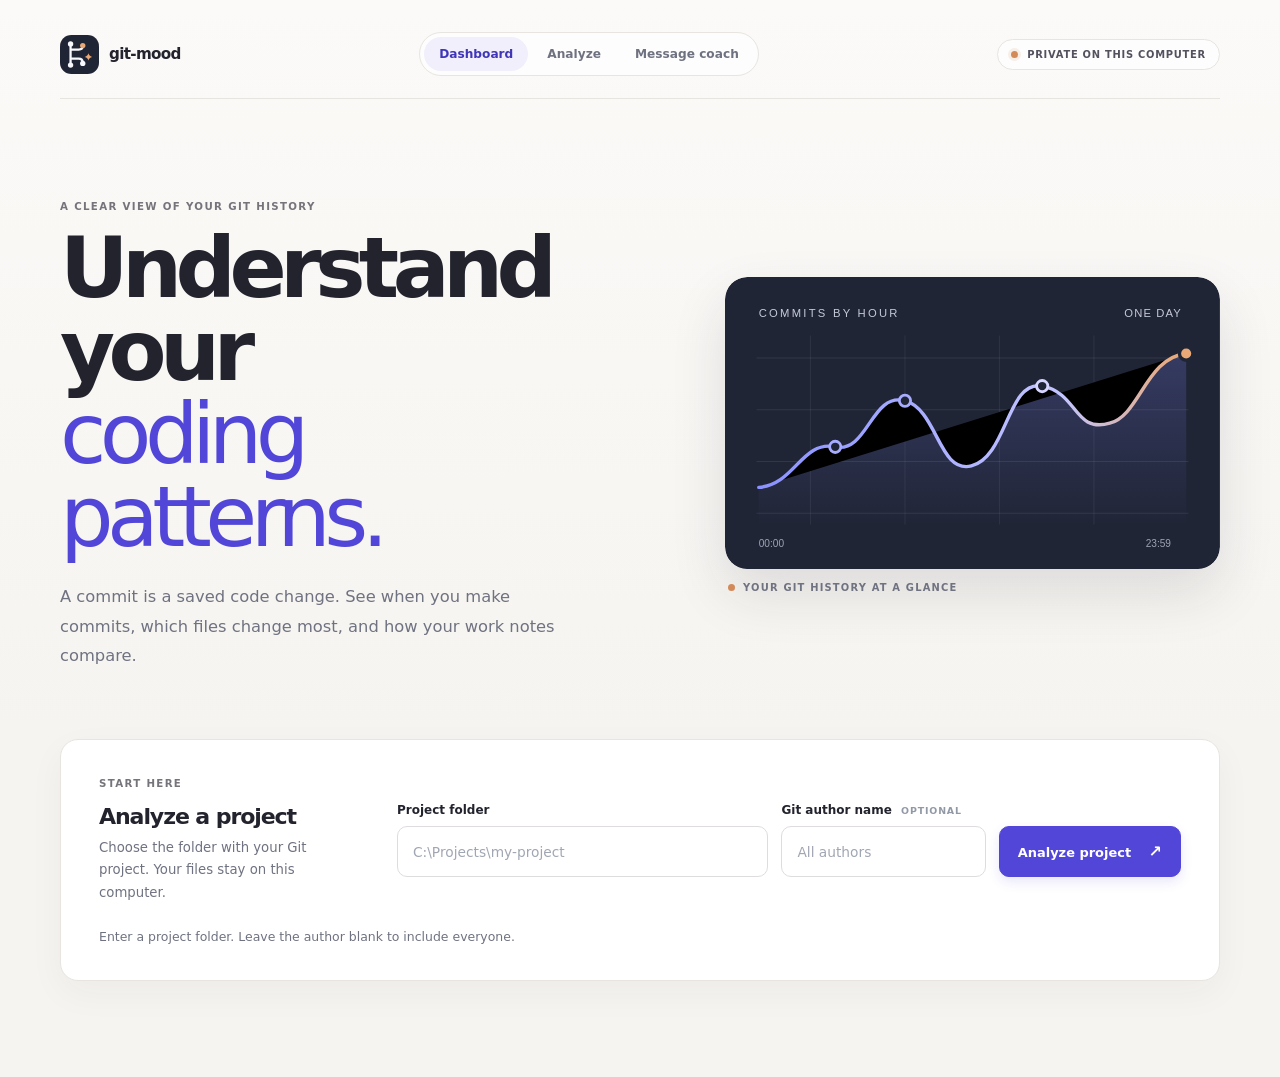
==== commit 1dc33713: "improved the dashboard and created a message coach" ====
--- a/website/index.html
+++ b/website/index.html
@@ -3,9 +3,9 @@
 <head>
   <meta charset="utf-8">
   <meta name="viewport" content="width=device-width, initial-scale=1">
-  <title>Git-Mood — Commit Insights</title>
+  <title>Git-Mood — Your Git Patterns</title>
   <meta name="theme-color" content="#4b43d1">
-  <meta name="description" content="Explore commit timing and possible fix patterns in your local Git history with Git-Mood.">
+  <meta name="description" content="See patterns in your Git commits and work sessions with Git-Mood.">
   <link rel="icon" type="image/svg+xml" href="logo.svg?v=2">
   <link rel="stylesheet" href="style.css">
   <script src="app.js" defer></script>
@@ -13,23 +13,23 @@
 <body>
   <main class="page">
     <div class="topbar">
-      <a class="brand" href="/#overview" aria-label="Git-Mood home">
+      <a class="brand" href="./index.html#overview" aria-label="Git-Mood home">
         <img class="brand-logo" src="logo.svg?v=2" alt="">
         <span>git-mood</span>
       </a>
       <nav class="main-nav" aria-label="Main navigation">
-        <a class="nav-link active" href="/#overview" aria-current="page">Dashboard</a>
-        <a class="nav-link" href="/#analyze-title">Analyze</a>
-        <a class="nav-link" href="methodology.html">How it works</a>
+        <a class="nav-link active" href="./index.html#overview" aria-current="page">Dashboard</a>
+        <a class="nav-link" href="./index.html#analyze">Analyze</a>
+        <a class="nav-link" href="./message-coach.html">Message coach</a>
       </nav>
-      <span class="local-badge"><span class="local-dot"></span> RUNS ON YOUR COMPUTER</span>
+      <span class="local-badge"><span class="local-dot"></span> PRIVATE ON THIS COMPUTER</span>
     </div>
 
     <header class="hero" id="overview">
       <div class="hero-copy">
-      <p class="eyebrow">GIT HISTORY · RUNS ON YOUR COMPUTER</p>
-      <h1>See when and where<br><span>changes happen.</span></h1>
-      <p class="intro">Git-Mood looks at your project's saved changes. It shows when changes happen, which files change often, and which files change again soon.</p>
+      <p class="eyebrow">A CLEAR VIEW OF YOUR GIT HISTORY</p>
+      <h1>Understand your<br><span>coding patterns.</span></h1>
+      <p class="intro">A commit is a saved code change. See when you make commits, which files change most, and how your work notes compare.</p>
       </div>
       <div class="hero-visual" aria-hidden="true">
         <svg viewBox="0 0 440 260" role="presentation">
@@ -47,8 +47,8 @@
           <rect width="440" height="260" rx="20" fill="#202536"/>
           <path d="M28 72H412M28 118H412M28 164H412M28 210H412" stroke="#FFFFFF" stroke-opacity=".08"/>
           <path d="M76 52V220M160 52V220M244 52V220M328 52V220" stroke="#FFFFFF" stroke-opacity=".06"/>
-          <text x="30" y="36" fill="#C5C9D7" font-size="10" font-family="Arial, sans-serif" letter-spacing="2">COMMIT SIGNAL</text>
-          <text x="355" y="36" fill="#C5C9D7" font-size="10" font-family="Arial, sans-serif" letter-spacing="1">24 HOURS</text>
+          <text x="30" y="36" fill="#C5C9D7" font-size="10" font-family="Arial, sans-serif" letter-spacing="2">COMMITS BY HOUR</text>
+          <text x="355" y="36" fill="#C5C9D7" font-size="10" font-family="Arial, sans-serif" letter-spacing="1">ONE DAY</text>
           <path d="M30 187C62 185 68 145 98 151C127 157 130 102 160 110C189 118 190 175 219 168C251 160 251 91 282 97C314 103 310 139 342 130C369 123 374 72 410 68V220H30V187Z" fill="url(#signal-fill)"/>
           <path d="M30 187C62 185 68 145 98 151C127 157 130 102 160 110C189 118 190 175 219 168C251 160 251 91 282 97C314 103 310 139 342 130C369 123 374 72 410 68" stroke="url(#signal-line)" stroke-width="3" stroke-linecap="round"/>
           <circle cx="98" cy="151" r="5" fill="#202536" stroke="#A8ACFF" stroke-width="2.5"/>
@@ -58,90 +58,134 @@
           <text x="30" y="240" fill="#9DA3B4" font-size="9" font-family="Arial, sans-serif">00:00</text>
           <text x="374" y="240" fill="#9DA3B4" font-size="9" font-family="Arial, sans-serif">23:59</text>
         </svg>
-        <div class="visual-caption"><span class="visual-caption-dot"></span><span>YOUR HISTORY, MADE VISIBLE</span></div>
+        <div class="visual-caption"><span class="visual-caption-dot"></span><span>YOUR GIT HISTORY AT A GLANCE</span></div>
       </div>
     </header>
 
-    <section class="panel form-panel" aria-labelledby="analyze-title">
+    <section id="analyze" class="panel form-panel" aria-labelledby="analyze-title">
       <div class="form-copy">
-        <p class="eyebrow">01 / CHOOSE A PROJECT</p>
-        <h2 id="analyze-title">Make a report</h2>
-        <p class="help">Git-Mood reads your saved-change history on your computer. Your files are not uploaded.</p>
+        <p class="eyebrow">START HERE</p>
+        <h2 id="analyze-title">Analyze a project</h2>
+        <p class="help">Choose the folder with your Git project. Your files stay on this computer.</p>
       </div>
       <form id="analyze-form">
         <div class="field">
-          <label for="repo-path">Git project folder</label>
+          <label for="repo-path">Project folder</label>
           <input id="repo-path" name="repo" type="text" placeholder="C:\Projects\my-project" required>
         </div>
         <div class="field">
-          <label for="author-name">Name used in Git <span>OPTIONAL</span></label>
+          <label for="author-name">Git author name <span>OPTIONAL</span></label>
           <input id="author-name" name="author" type="text" placeholder="All authors">
         </div>
-        <button id="analyze-button" type="submit">Analyze history <span aria-hidden="true">↗</span></button>
+        <button id="analyze-button" type="submit">Analyze project <span aria-hidden="true">↗</span></button>
       </form>
-      <p id="status" class="status" role="status" aria-live="polite">Enter the folder path of a Git project. Leave the author blank to include everyone.</p>
+      <p id="status" class="status" role="status" aria-live="polite">Enter a project folder. Leave the author blank to include everyone.</p>
     </section>
 
     <section id="results" class="results hidden" aria-live="polite">
       <div class="section-heading">
         <div>
-          <p class="eyebrow">02 / REPOSITORY REPORT</p>
-          <h2>Your project summary</h2>
+          <p class="eyebrow">YOUR REPORT</p>
+          <h2>Commit summary</h2>
         </div>
         <p id="author-label" class="author-label"></p>
       </div>
 
       <div class="cards" aria-label="Repository summary">
         <article class="metric-card">
-          <span class="metric-label">TOTAL SAVED CHANGES</span>
+          <span class="metric-label">TOTAL COMMITS</span>
           <strong id="total-commits">0</strong>
-          <small>In the selected history</small>
+          <small>In this project</small>
         </article>
         <article class="metric-card">
-          <span class="metric-label">POSSIBLE FIX RATE</span>
+          <span class="metric-label">MAY BE A FIX</span>
           <strong id="bug-ratio">0%</strong>
-          <small id="bug-ratio-detail">Possible fixes by message keywords</small>
+          <small id="bug-ratio-detail">Based on words in commit messages</small>
         </article>
         <article class="metric-card metric-featured">
-          <span class="metric-label">MOST ACTIVE HOUR</span>
+          <span class="metric-label">BUSIEST COMMIT HOUR</span>
           <strong id="peak-hour">—</strong>
-          <small>Hour with the most saved changes</small>
+          <small>When you made the most commits</small>
         </article>
         <article class="metric-card metric-risk">
-          <span class="metric-label">POSSIBLE FIXES AFTER MIDNIGHT</span>
+          <span class="metric-label">POSSIBLE FIXES AT NIGHT</span>
           <strong id="after-midnight-share">—</strong>
-          <small id="after-midnight-detail">Share of possible fixes from 12–4:59 AM</small>
-        </article>
-      </div>
+          <small id="after-midnight-detail">From midnight to 5 AM</small>
+        </article>
+      </div>
+
+      <section class="panel session-panel" aria-labelledby="session-title">
+        <div class="table-heading">
+          <div>
+            <p class="eyebrow">YOUR WORK NOTES</p>
+            <h3 id="session-title">Log a work session</h3>
+          </div>
+          <span class="table-note">SAVED IN YOUR BROWSER</span>
+        </div>
+        <p class="session-intro">Add how long you worked, how hard the task felt, and your mood. Git-Mood compares your notes with commits made during that time.</p>
+        <form id="session-form" class="session-form">
+          <div class="field">
+            <label for="session-start">Start time</label>
+            <input id="session-start" name="start" type="datetime-local" required>
+          </div>
+          <div class="field">
+            <label for="session-duration">Time spent (minutes)</label>
+            <input id="session-duration" name="duration" type="number" min="5" max="720" step="5" placeholder="60" required>
+          </div>
+          <div class="field">
+            <label for="session-difficulty">Task difficulty</label>
+            <select id="session-difficulty" name="difficulty" required>
+              <option value="1">Very easy</option>
+              <option value="2">Easy</option>
+              <option value="3" selected>Medium</option>
+              <option value="4">Hard</option>
+              <option value="5">Very hard</option>
+            </select>
+          </div>
+          <div class="field">
+            <label for="session-mood">Your mood</label>
+            <select id="session-mood" name="mood" required>
+              <option value="energized">Energized</option>
+              <option value="okay" selected>Okay</option>
+              <option value="tired">Tired</option>
+              <option value="stressed">Stressed</option>
+            </select>
+          </div>
+          <button type="submit">Save work note</button>
+        </form>
+        <p id="session-status" class="status" role="status" aria-live="polite"></p>
+        <div id="session-summary" class="session-summary" aria-live="polite"></div>
+        <div id="session-list" class="session-list"></div>
+      </section>
 
       <section class="rework-panel" aria-labelledby="rework-title">
         <div class="rework-stat">
-        <p class="eyebrow">FILES CHANGED AGAIN SOON</p>
+        <p class="eyebrow">SAME FILE CHANGED AGAIN</p>
           <strong id="rework-rate">—</strong>
           <span id="rework-count">Checking changed files</span>
         </div>
         <div class="rework-copy">
-          <h3 id="rework-title">The same file changed within a day</h3>
-          <p>This can be part of normal work. It does not prove the first change had a bug.</p>
+          <h3 id="rework-title">A file changed again within 24 hours</h3>
+          <p>This can be normal work. It does not always mean there was a bug.</p>
         </div>
       </section>
 
       <section class="insight-panel" aria-labelledby="insight-title">
         <div class="insight-symbol" aria-hidden="true">↗</div>
         <div>
-          <p class="eyebrow" id="insight-title">A PATTERN IN YOUR HISTORY</p>
-          <p class="insight-copy" id="personal-insight">Make a report to see patterns in your saved changes.</p>
-        </div>
-      </section>
-
-      <div class="section-kicker"><span>YOUR ACTIVITY</span><span>SAVED CHANGES AND POSSIBLE FIXES</span></div>
+          <p class="eyebrow" id="insight-title">ONE PATTERN</p>
+          <p class="insight-copy" id="personal-insight">Analyze a project to see your patterns.</p>
+        </div>
+      </section>
+
+      <div class="section-kicker"><span>YOUR COMMITS</span><span>WHEN YOU MADE THEM</span></div>
       <div class="chart-grid">
         <section class="panel chart-panel">
-          <div class="chart-heading"><div><p class="eyebrow">TIME OF DAY</p><h3>Saved changes by hour</h3></div><span class="chart-unit">GIT TIME</span></div>
+          <div class="chart-heading"><div><p class="eyebrow">TIME OF DAY</p><h3>Commits by hour</h3></div><span class="chart-unit">YOUR LOCAL TIME</span></div>
           <div id="hour-chart" class="chart"></div>
         </section>
         <section class="panel chart-panel">
-          <div class="chart-heading"><div><p class="eyebrow">EACH WEEK</p><h3>Saved changes by day</h3></div><span class="chart-unit">MON–SUN</span></div>
+          <div class="chart-heading"><div><p class="eyebrow">DAYS OF THE WEEK</p><h3>Commits by day</h3></div><span class="chart-unit">MON–SUN</span></div>
           <div id="day-chart" class="chart"></div>
         </section>
       </div>
@@ -149,24 +193,24 @@
       <section class="panel hotspot-panel" aria-labelledby="hotspot-title">
         <div class="table-heading">
           <div>
-            <p class="eyebrow">WHERE CHANGES GATHER</p>
-            <h3 id="hotspot-title">Files changed most often</h3>
-          </div>
-          <span class="table-note">TOP 8 FILES</span>
+            <p class="eyebrow">FILES YOU WORK ON MOST</p>
+            <h3 id="hotspot-title">Most changed files</h3>
+          </div>
+          <span class="table-note">UP TO 8 FILES</span>
         </div>
         <div id="hotspot-list" class="hotspot-list"></div>
       </section>
 
       <section class="panel commit-panel">
-        <div class="table-heading"><div><p class="eyebrow">LATEST ACTIVITY</p><h3>Saved changes</h3></div><span class="table-note">Possible fixes are guesses</span></div>
+        <div class="table-heading"><div><p class="eyebrow">YOUR HISTORY</p><h3>Recent commits</h3></div><span class="table-note">Fix labels are guesses</span></div>
         <div class="table-wrap">
           <table>
-            <thead><tr><th>Date and time</th><th>Message</th><th>Lines added / removed</th></tr></thead>
+            <thead><tr><th>Date and time</th><th>Commit message</th><th>Lines added / removed</th></tr></thead>
             <tbody id="commit-list"></tbody>
           </table>
         </div>
       </section>
-      <p class="disclaimer">Git-Mood guesses that a saved change may be a fix from its message. A file changed again within a day may be normal work. These numbers show patterns; they cannot prove that a time caused a bug or measure burnout.</p>
+      <p class="disclaimer">Git-Mood guesses possible fixes from commit messages. Commit times may not match your work hours. Your work notes are saved in this browser. These patterns do not prove that mood or work time caused a bug.</p>
     </section>
   </main>
 </body>
--- a/website/style.css
+++ b/website/style.css
@@ -1,16 +1,16 @@
 :root {
   color-scheme: light;
-  --ink: #1e2433;
-  --muted: #687183;
-  --paper: #f5f6f8;
+  --ink: #22232d;
+  --muted: #6f7280;
+  --paper: #f6f4f0;
   --card: #ffffff;
-  --line: #e4e7ed;
-  --accent: #4b43d1;
-  --accent-dark: #3832ad;
-  --accent-soft: #f0efff;
-  --risk: #a95335;
-  --risk-soft: #fbf1ec;
-  --shadow: 0 18px 50px rgba(31, 39, 59, .055);
+  --line: #e8e5e0;
+  --accent: #5146d8;
+  --accent-dark: #4036b8;
+  --accent-soft: #f0effb;
+  --risk: #a65b3d;
+  --risk-soft: #faf1ec;
+  --shadow: 0 12px 36px rgba(39, 36, 54, .045);
 }
 
 * { box-sizing: border-box; }
@@ -18,49 +18,51 @@
 body {
   margin: 0;
   color: var(--ink);
-  background: radial-gradient(ellipse at 50% 0, #fff 0, var(--paper) 54rem);
+  background: linear-gradient(180deg, #fbfaf8 0, var(--paper) 46rem);
   font-family: Inter, ui-sans-serif, system-ui, -apple-system, BlinkMacSystemFont, "Segoe UI", sans-serif;
   -webkit-font-smoothing: antialiased;
   text-rendering: optimizeLegibility;
 }
 button, input { font: inherit; }
-.page { width: min(1120px, calc(100% - 64px)); margin: 0 auto; padding: 30px 0 88px; }
-.topbar { display: flex; align-items: center; justify-content: space-between; padding-bottom: 20px; border-bottom: 1px solid var(--line); }
+.page { width: min(1160px, calc(100% - 64px)); margin: 0 auto; padding: 32px 0 96px; }
+.topbar { display: flex; align-items: center; justify-content: space-between; padding-bottom: 22px; border-bottom: 1px solid var(--line); }
 .brand { display: inline-flex; align-items: center; gap: 10px; color: var(--ink); font-size: .95rem; font-weight: 740; letter-spacing: -.045em; text-decoration: none; }
-.brand-logo { display: block; width: 36px; height: 36px; flex: 0 0 auto; }
-.main-nav { display: flex; align-items: center; gap: 5px; }
-.nav-link { border-radius: 7px; padding: 9px 12px; color: var(--muted); font-size: .75rem; font-weight: 630; text-decoration: none; transition: color .18s ease, background .18s ease; }
+.brand-logo { display: block; width: 39px; height: 39px; flex: 0 0 auto; }
+.main-nav { display: flex; align-items: center; gap: 4px; border: 1px solid var(--line); border-radius: 999px; padding: 4px; background: rgba(255,255,255,.72); }
+.nav-link { border-radius: 999px; padding: 10px 15px; color: var(--muted); font-size: .76rem; font-weight: 630; text-decoration: none; transition: color .18s ease, background .18s ease; }
 .nav-link:hover, .nav-link:focus-visible { color: var(--accent-dark); background: var(--accent-soft); }
 .nav-link:focus-visible { outline: 2px solid var(--accent); outline-offset: 2px; }
 .nav-link.active { color: var(--accent-dark); background: var(--accent-soft); }
-.local-badge { display: inline-flex; align-items: center; gap: 9px; border: 1px solid var(--line); border-radius: 99px; padding: 8px 12px; color: #535d70; background: rgba(255,255,255,.78); font-size: .62rem; font-weight: 720; letter-spacing: .105em; }
+.local-badge { display: inline-flex; align-items: center; gap: 9px; border: 1px solid var(--line); border-radius: 99px; padding: 9px 13px; color: #53515d; background: rgba(255,255,255,.72); font-size: .62rem; font-weight: 720; letter-spacing: .075em; }
 .local-dot { width: 7px; height: 7px; border-radius: 50%; background: #d28a59; box-shadow: 0 0 0 3px #f7eee7; }
-.hero { display: grid; grid-template-columns: minmax(0, 1fr) minmax(350px, .86fr); align-items: center; gap: clamp(42px, 7vw, 84px); padding: clamp(55px, 7vw, 80px) 0 58px; }
+.hero { display: grid; grid-template-columns: minmax(0, 1fr) minmax(350px, .86fr); align-items: center; gap: clamp(48px, 7vw, 92px); padding: clamp(68px, 8vw, 100px) 0 68px; }
 .hero-copy { min-width: 0; }
 .hero h1 span { color: var(--accent); font-weight: 540; }
 .hero-visual { min-width: 0; }
-.hero-visual svg { display: block; width: 100%; height: auto; border-radius: 20px; box-shadow: 0 24px 60px rgba(32, 37, 54, .15); }
+.hero-visual svg { display: block; width: 100%; height: auto; border-radius: 22px; box-shadow: 0 24px 56px rgba(32, 37, 54, .12); }
 .visual-caption { display: flex; align-items: center; gap: 8px; margin: 13px 3px 0; color: var(--muted); font-size: .62rem; font-weight: 720; letter-spacing: .12em; }
 .visual-caption-dot { width: 7px; height: 7px; border-radius: 50%; background: #d28a59; }
-.eyebrow { margin: 0 0 13px; color: #737c8c; font-size: .66rem; font-weight: 740; letter-spacing: .15em; line-height: 1.4; text-transform: uppercase; }
+.eyebrow { margin: 0 0 13px; color: #77737b; font-size: .64rem; font-weight: 740; letter-spacing: .13em; line-height: 1.5; text-transform: uppercase; }
 h1, h2, h3 { font-family: inherit; }
-h1 { margin: 0; font-size: clamp(3.2rem, 6.5vw, 5.05rem); font-weight: 620; letter-spacing: -.078em; line-height: .99; }
+h1 { margin: 0; font-size: clamp(3.4rem, 6.6vw, 5.4rem); font-weight: 620; letter-spacing: -.078em; line-height: .98; }
 h2 { margin: 0 0 10px; font-size: 1.38rem; font-weight: 680; letter-spacing: -.05em; }
 h3 { margin: 0; font-size: 1.08rem; font-weight: 680; letter-spacing: -.04em; }
-.intro { max-width: 475px; margin: 22px 0 0; color: var(--muted); font-size: 1rem; line-height: 1.75; }
-.panel { border: 1px solid var(--line); border-radius: 15px; background: var(--card); box-shadow: var(--shadow); }
-.form-panel { display: grid; grid-template-columns: 250px minmax(0, 1fr); align-items: center; gap: 24px 48px; padding: 31px 34px; }
+.intro { max-width: 500px; margin: 24px 0 0; color: var(--muted); font-size: 1.02rem; line-height: 1.8; }
+.panel { border: 1px solid var(--line); border-radius: 18px; background: var(--card); box-shadow: var(--shadow); }
+.form-panel { display: grid; grid-template-columns: 250px minmax(0, 1fr); align-items: center; gap: 24px 48px; padding: 36px 38px; }
 .form-copy h2 { margin-bottom: 8px; }
 .help { max-width: 265px; margin: 0; color: var(--muted); font-size: .83rem; line-height: 1.7; }
 form { display: grid; grid-template-columns: minmax(180px, 1fr) minmax(140px, .55fr) auto; align-items: end; gap: 13px; }
 .field { display: grid; gap: 9px; }
 label { font-size: .75rem; font-weight: 680; }
 label span { margin-left: 5px; color: #9299a6; font-size: .59rem; font-weight: 680; letter-spacing: .09em; }
-input { width: 100%; min-height: 48px; border: 1px solid #dce0e8; border-radius: 8px; padding: 0 14px; color: var(--ink); background: #fff; font-size: .84rem; transition: border-color .18s ease, box-shadow .18s ease, background .18s ease; }
+input { width: 100%; min-height: 51px; border: 1px solid #dfdce0; border-radius: 10px; padding: 0 15px; color: var(--ink); background: #fff; font-size: .86rem; transition: border-color .18s ease, box-shadow .18s ease, background .18s ease; }
+select { width: 100%; min-height: 51px; border: 1px solid #dfdce0; border-radius: 10px; padding: 0 13px; color: var(--ink); background: #fff; font-size: .86rem; }
 input::placeholder { color: #a0a6b2; }
 input:hover { border-color: #b9bfcc; }
 input:focus-visible { outline: 3px solid color-mix(in srgb, var(--accent) 17%, transparent); border-color: var(--accent); }
-button { min-height: 48px; border: 1px solid var(--accent); border-radius: 8px; padding: 0 16px; color: white; background: var(--accent); font-size: .8rem; font-weight: 680; cursor: pointer; white-space: nowrap; box-shadow: 0 5px 12px rgba(75,67,209,.17); transition: background .18s ease, transform .18s ease, box-shadow .18s ease; }
+select:focus-visible { outline: 3px solid color-mix(in srgb, var(--accent) 17%, transparent); border-color: var(--accent); }
+button { min-height: 51px; border: 1px solid var(--accent); border-radius: 10px; padding: 0 18px; color: white; background: var(--accent); font-size: .81rem; font-weight: 680; cursor: pointer; white-space: nowrap; box-shadow: 0 5px 12px rgba(75,67,209,.13); transition: background .18s ease, transform .18s ease, box-shadow .18s ease; }
 button:hover { border-color: var(--accent-dark); background: var(--accent-dark); box-shadow: 0 8px 18px rgba(75,67,209,.23); transform: translateY(-1px); }
 button:active { transform: translateY(0); }
 button:focus-visible { outline: 3px solid color-mix(in srgb, var(--accent) 25%, transparent); outline-offset: 2px; }
@@ -68,21 +70,21 @@
 button span { margin-left: 13px; font-size: 1rem; }
 .status { grid-column: 1 / -1; min-height: 1.25em; margin: 0; color: var(--muted); font-size: .78rem; }
 .status.error { color: var(--risk); }
-.results { margin-top: 68px; }
+.results { margin-top: 78px; }
 .hidden { display: none; }
 .section-heading { display: flex; align-items: end; justify-content: space-between; gap: 16px; margin-bottom: 21px; }
 .section-heading h2 { margin: 0; font-size: 1.75rem; letter-spacing: -.055em; }
 .author-label { margin: 0 0 3px; border: 1px solid var(--line); border-radius: 99px; padding: 8px 12px; color: #535d70; background: var(--card); font-size: .73rem; }
-.cards { display: grid; grid-template-columns: repeat(4, minmax(0, 1fr)); gap: 15px; margin-bottom: 25px; }
-.metric-card { min-height: 162px; display: flex; flex-direction: column; align-items: flex-start; border: 1px solid var(--line); border-radius: 13px; padding: 21px 22px 19px; background: var(--card); box-shadow: 0 10px 32px rgba(31,39,59,.035); }
-.metric-label { color: #737c8c; font-size: .63rem; font-weight: 740; letter-spacing: .11em; }
+.cards { display: grid; grid-template-columns: repeat(4, minmax(0, 1fr)); gap: 16px; margin-bottom: 27px; }
+.metric-card { min-height: 170px; display: flex; flex-direction: column; align-items: flex-start; border: 1px solid var(--line); border-radius: 16px; padding: 23px 23px 20px; background: var(--card); box-shadow: none; }
+.metric-label { color: #77737b; font-size: .61rem; font-weight: 740; letter-spacing: .095em; line-height: 1.5; }
 .metric-card strong { margin: 22px 0 10px; font-size: clamp(1.75rem, 3.3vw, 2.35rem); font-weight: 620; letter-spacing: -.075em; line-height: 1; }
 .metric-card small { margin-top: auto; color: var(--muted); font-size: .7rem; line-height: 1.55; }
-.metric-featured { border-color: #dcdaf8; background: linear-gradient(145deg, #f5f4ff, #fff 88%); }
+.metric-featured { border-color: #e2def8; background: linear-gradient(145deg, #f7f6ff, #fff 88%); }
 .metric-featured .metric-label { color: var(--accent-dark); }
-.metric-risk { border-color: #f0e1d9; background: linear-gradient(145deg, #fcf5f1, #fff 90%); }
+.metric-risk { border-color: #efe2da; background: linear-gradient(145deg, #fcf7f4, #fff 90%); }
 .metric-risk .metric-label { color: var(--risk); }
-.rework-panel { display: grid; grid-template-columns: minmax(180px, .55fr) minmax(0, 1fr); align-items: center; gap: 24px; margin: 0 0 17px; border: 1px solid var(--line); border-radius: 13px; padding: 22px 25px; background: linear-gradient(110deg, #fff, #f7f8fc); box-shadow: var(--shadow); }
+.rework-panel { display: grid; grid-template-columns: minmax(180px, .55fr) minmax(0, 1fr); align-items: center; gap: 24px; margin: 0 0 17px; border: 1px solid var(--line); border-radius: 16px; padding: 25px 27px; background: #fff; box-shadow: var(--shadow); }
 .rework-stat { display: grid; gap: 8px; }
 .rework-stat .eyebrow { margin: 0; color: var(--accent-dark); }
 .rework-stat strong { font-size: 2rem; font-weight: 650; letter-spacing: -.07em; line-height: 1; }
@@ -90,13 +92,13 @@
 .rework-copy { border-left: 1px solid var(--line); padding-left: 25px; }
 .rework-copy h3 { margin-bottom: 7px; }
 .rework-copy p { max-width: 620px; margin: 0; color: var(--muted); font-size: .8rem; line-height: 1.65; }
-.insight-panel { display: grid; grid-template-columns: 42px minmax(0, 1fr); align-items: center; gap: 16px; margin-bottom: 43px; border: 1px solid #deddf8; border-left: 3px solid var(--accent); border-radius: 12px; padding: 20px 23px; background: linear-gradient(105deg, #f7f6ff, #fff 72%); }
+.insight-panel { display: grid; grid-template-columns: 42px minmax(0, 1fr); align-items: center; gap: 16px; margin-bottom: 48px; border: 1px solid #e5e1f4; border-left: 3px solid var(--accent); border-radius: 14px; padding: 22px 25px; background: #fbfaff; }
 .insight-symbol { display: grid; width: 38px; height: 38px; place-items: center; border-radius: 11px; color: var(--accent); background: #e9e8ff; font-size: 1.15rem; font-weight: 650; }
 .insight-panel .eyebrow { margin-bottom: 6px; color: var(--accent-dark); }
 .insight-copy { max-width: 850px; margin: 0; color: var(--ink); font-size: .87rem; line-height: 1.7; }
 .section-kicker { display: flex; justify-content: space-between; gap: 16px; margin: 0 2px 13px; color: #737c8c; font-size: .62rem; font-weight: 740; letter-spacing: .12em; }
-.chart-grid { display: grid; grid-template-columns: 1fr 1fr; gap: 16px; }
-.chart-panel { min-width: 0; padding: 26px 27px 28px; }
+.chart-grid { display: grid; grid-template-columns: 1fr 1fr; gap: 18px; }
+.chart-panel { min-width: 0; padding: 29px 29px 31px; }
 .chart-heading, .table-heading { display: flex; align-items: center; justify-content: space-between; gap: 12px; margin-bottom: 25px; }
 .chart-heading .eyebrow, .table-heading .eyebrow { margin-bottom: 7px; }
 .chart-unit, .table-note { color: var(--muted); font-size: .61rem; font-weight: 680; letter-spacing: .08em; }
@@ -104,7 +106,7 @@
 .chart-row { display: grid; grid-template-columns: 54px minmax(40px, 1fr); gap: 6px 12px; align-items: center; }
 .chart-label { color: #596477; font-size: .72rem; font-weight: 560; }
 .bar-track { height: 8px; border-radius: 99px; overflow: hidden; background: #eceef4; }
-.bar { height: 100%; min-width: 2px; border-radius: 99px; background: linear-gradient(90deg, #5048d7, #918af0); }
+.bar { height: 100%; min-width: 2px; border-radius: 99px; background: linear-gradient(90deg, #5146d8, #a59ef0); }
 .chart-detail { grid-column: 2; color: #8991a0; font-size: .65rem; }
 .hotspot-panel { margin-top: 16px; padding: 26px 27px 25px; }
 .hotspot-list { display: grid; grid-template-columns: repeat(2, minmax(0, 1fr)); gap: 18px 30px; }
@@ -113,15 +115,35 @@
 .hotspot-name { min-width: 0; overflow-wrap: anywhere; color: #424b5e; font-family: ui-monospace, SFMono-Regular, Consolas, monospace; font-size: .72rem; }
 .hotspot-count { flex: 0 0 auto; color: var(--muted); font-size: .66rem; white-space: nowrap; }
 .hotspot-bar { height: 6px; border-radius: 99px; overflow: hidden; background: #eceef4; }
-.hotspot-bar span { display: block; height: 100%; min-width: 2px; border-radius: inherit; background: linear-gradient(90deg, #5048d7, #918af0); }
+.hotspot-bar span { display: block; height: 100%; min-width: 2px; border-radius: inherit; background: linear-gradient(90deg, #5146d8, #a59ef0); }
 .hotspot-detail { color: #8991a0; font-size: .64rem; }
 .hotspot-empty { grid-column: 1 / -1; margin: 0; color: var(--muted); font-size: .8rem; }
+.session-panel { margin-top: 16px; padding: 26px 27px; }
+.session-panel .table-heading { margin-bottom: 10px; }
+.session-intro { max-width: 820px; margin: 0 0 20px; color: var(--muted); font-size: .8rem; line-height: 1.7; }
+.session-form { grid-template-columns: repeat(2, minmax(0, 1fr)); align-items: end; margin-bottom: 13px; }
+.session-form button { justify-self: start; }
+.session-panel .status { margin: 0 0 12px; }
+.session-summary { display: grid; grid-template-columns: repeat(3, minmax(0, 1fr)); gap: 10px; margin: 14px 0; }
+.session-summary-item { display: grid; gap: 8px; border: 1px solid var(--line); border-radius: 9px; padding: 13px 15px; background: #fafbfc; }
+.session-summary-item span { color: var(--muted); font-size: .59rem; font-weight: 740; letter-spacing: .09em; }
+.session-summary-item strong { font-size: 1.25rem; font-weight: 650; letter-spacing: -.04em; }
+.session-pattern { grid-column: 1 / -1; margin: 2px 0 4px; color: var(--muted); font-size: .75rem; line-height: 1.7; }
+.session-list { display: grid; gap: 9px; margin-top: 13px; }
+.session-row { display: flex; align-items: center; justify-content: space-between; gap: 16px; border-top: 1px solid var(--line); padding: 13px 0 4px; }
+.session-row-main { display: grid; gap: 5px; }
+.session-row-main strong { font-size: .79rem; font-weight: 680; }
+.session-row-main span { color: var(--muted); font-size: .7rem; line-height: 1.5; }
+.session-row-main .session-match { color: var(--accent-dark); }
+.session-remove { min-height: 34px; flex: 0 0 auto; border-color: var(--line); padding: 0 11px; color: var(--muted); background: #fff; box-shadow: none; font-size: .68rem; }
+.session-remove:hover { border-color: #c6cada; color: var(--ink); background: #f7f8fa; box-shadow: none; }
+.session-empty { margin: 0; border-top: 1px solid var(--line); padding-top: 14px; color: var(--muted); font-size: .76rem; line-height: 1.65; }
 .method-hero { padding: clamp(54px, 8vw, 90px) 0 42px; }
 .method-hero h1 { max-width: 850px; }
 .method-hero h1 span { color: var(--accent); font-weight: 540; }
 .method-hero .intro { max-width: 660px; }
 .method-grid { display: grid; grid-template-columns: repeat(2, minmax(0, 1fr)); gap: 15px; }
-.method-card { min-height: 190px; border: 1px solid var(--line); border-radius: 14px; padding: 24px; background: var(--card); box-shadow: var(--shadow); }
+.method-card { min-height: 190px; border: 1px solid var(--line); border-radius: 16px; padding: 26px; background: var(--card); box-shadow: none; }
 .method-card .eyebrow { margin-bottom: 14px; color: var(--accent-dark); }
 .method-card h2 { margin-bottom: 10px; font-size: 1.13rem; }
 .method-card p { margin: 0; color: var(--muted); font-size: .85rem; line-height: 1.75; }
@@ -130,6 +152,26 @@
 .method-note p { max-width: 850px; margin: 0; color: #685a55; font-size: .84rem; line-height: 1.75; }
 .method-cta { display: inline-flex; align-items: center; gap: 10px; margin-top: 25px; border-radius: 8px; padding: 12px 16px; color: #fff; background: var(--accent); font-size: .8rem; font-weight: 670; text-decoration: none; }
 .method-cta:hover { background: var(--accent-dark); }
+.coach-panel { padding: 34px; }
+.coach-heading { display: flex; align-items: center; justify-content: space-between; gap: 16px; margin-bottom: 20px; }
+.coach-heading .eyebrow { margin-bottom: 7px; color: var(--accent-dark); }
+.coach-heading h2 { margin: 0; }
+.coach-form { display: grid; grid-template-columns: minmax(0, 1fr) auto; align-items: end; gap: 10px 14px; }
+.coach-form label { grid-column: 1 / -1; }
+.coach-form input { grid-column: 1; }
+.coach-form button { grid-column: 2; grid-row: 2; }
+.coach-help { grid-column: 1 / -1; margin: 0; color: var(--muted); font-size: .75rem; line-height: 1.6; }
+.coach-results { margin-top: 24px; border-top: 1px solid var(--line); padding-top: 19px; }
+.coach-results h3 { margin-bottom: 13px; }
+.coach-checklist { display: grid; gap: 9px; margin: 0; padding: 0; list-style: none; }
+.coach-check { display: flex; align-items: flex-start; gap: 10px; color: #4d5668; font-size: .8rem; line-height: 1.55; }
+.coach-check > span:first-child { display: inline-grid; width: 20px; height: 20px; flex: 0 0 auto; place-items: center; border-radius: 6px; font-weight: 750; }
+.coach-check.good > span:first-child { color: #fff; background: #4b43d1; }
+.coach-check.needs-work > span:first-child { color: var(--risk); background: var(--risk-soft); }
+.coach-examples { margin-top: 25px; }
+.coach-examples .table-heading { margin-bottom: 13px; }
+.coach-examples .table-heading h2 { margin: 0; font-size: 1.25rem; }
+.method-card h3 { margin: 0 0 10px; font-size: 1.05rem; }
 .commit-panel { margin-top: 16px; padding: 26px 27px 10px; }
 .table-heading { margin-bottom: 15px; }
 .table-wrap { max-height: 480px; overflow: auto; }
@@ -186,9 +228,17 @@
   .section-kicker { font-size: .55rem; letter-spacing: .09em; }
   .section-kicker span:last-child { text-align: right; }
   .chart-panel, .commit-panel { padding: 20px 17px; }
+  .session-panel { padding: 20px 17px; }
+  .session-form { grid-template-columns: 1fr; }
+  .session-summary { grid-template-columns: 1fr; }
+  .session-row { align-items: flex-start; }
   .hotspot-panel { padding: 20px 17px; }
   .hotspot-list { grid-template-columns: 1fr; gap: 15px; }
   .method-hero { padding: 42px 0 30px; }
+  .coach-panel { padding: 20px 17px; }
+  .coach-form { grid-template-columns: 1fr; }
+  .coach-form label, .coach-form input, .coach-form button, .coach-help { grid-column: 1; grid-row: auto; }
+  .coach-form button { justify-self: start; }
   .method-grid { grid-template-columns: 1fr; gap: 11px; }
   .method-card { min-height: 0; padding: 20px; }
   .chart-heading, .table-heading { margin-bottom: 20px; }
